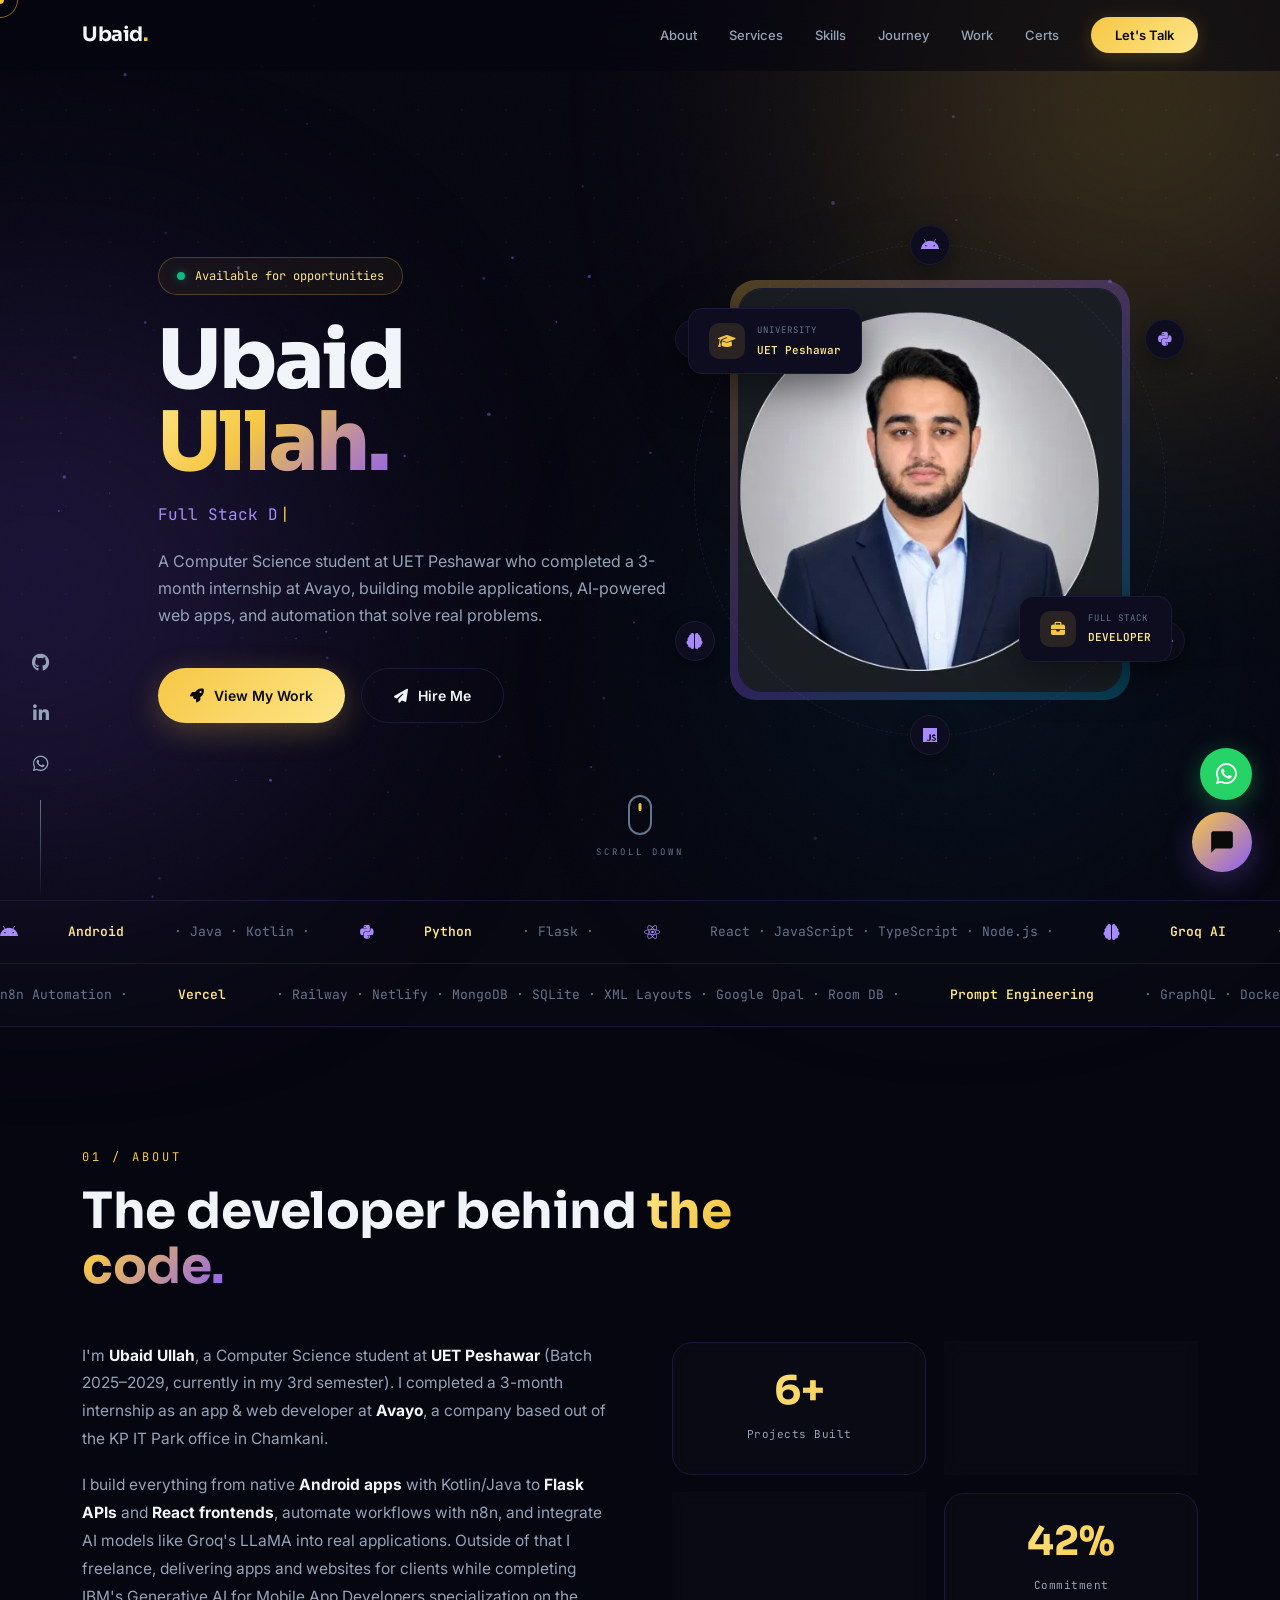
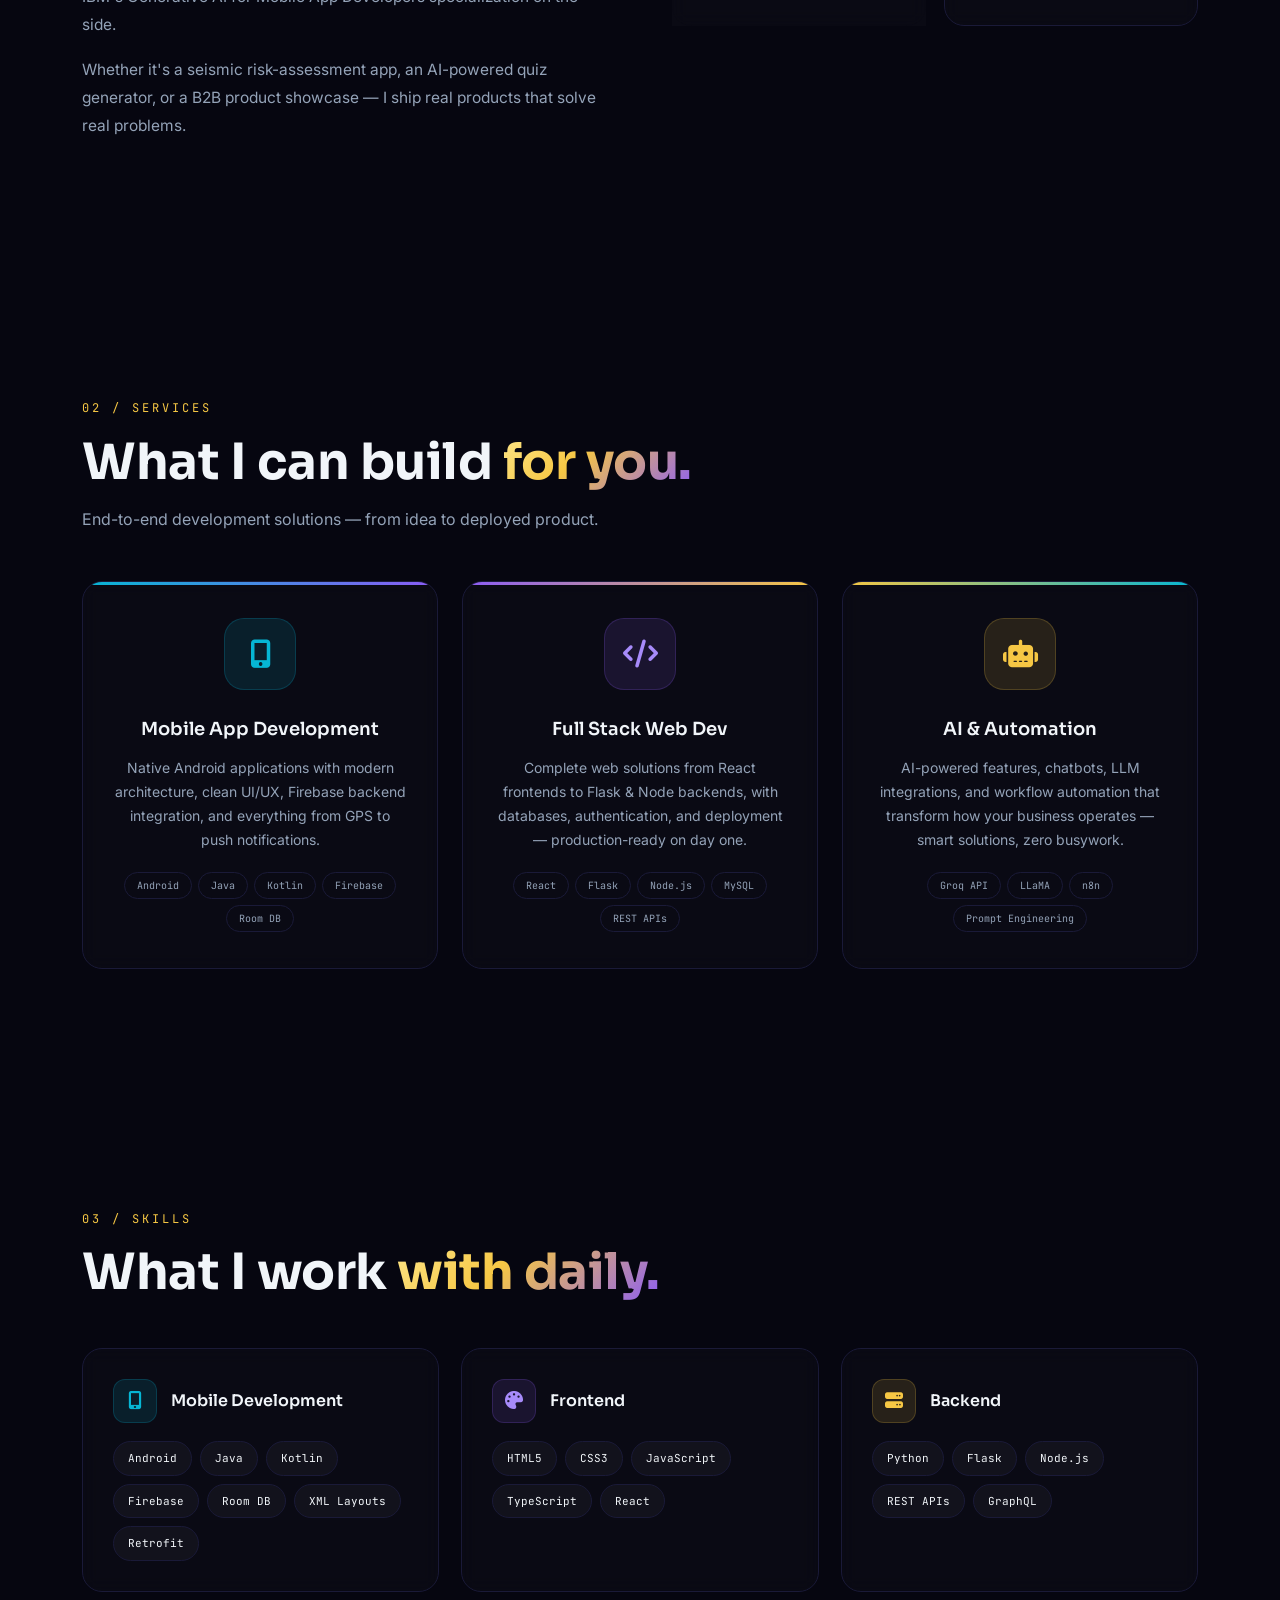
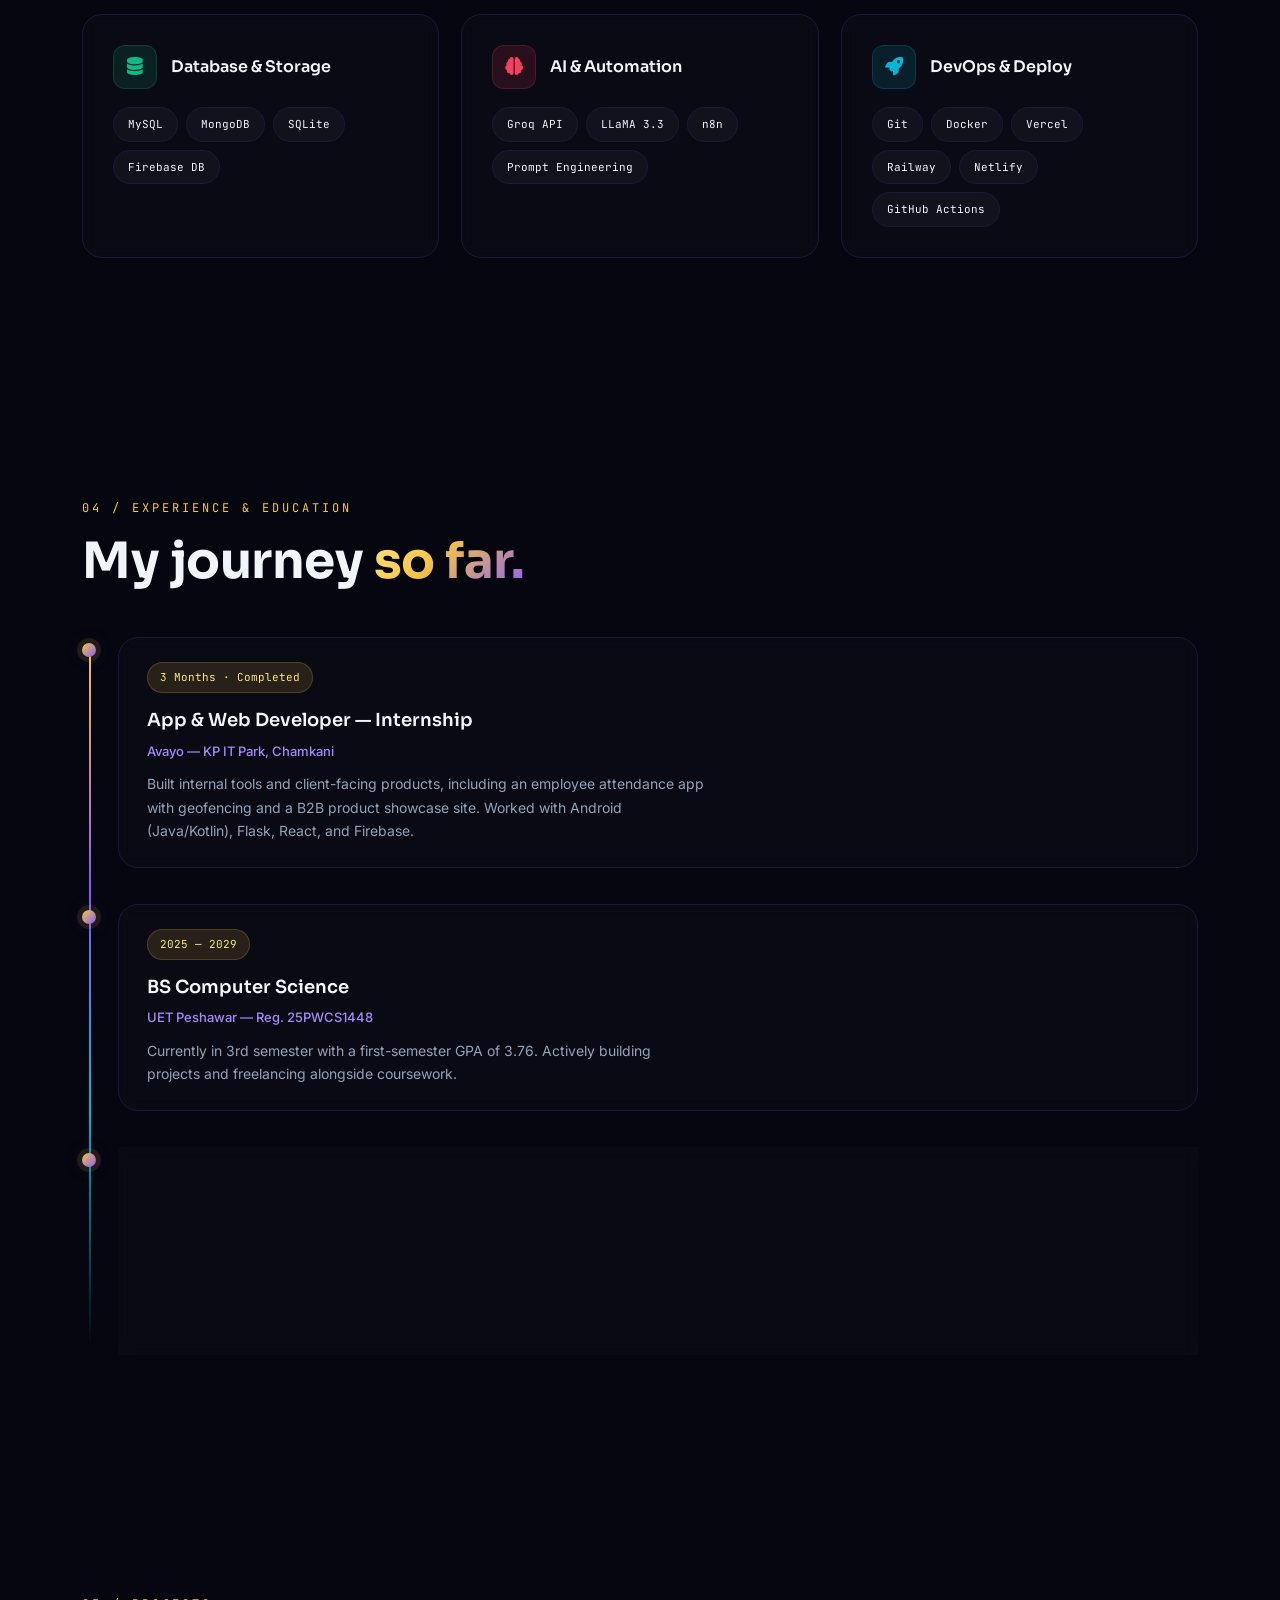
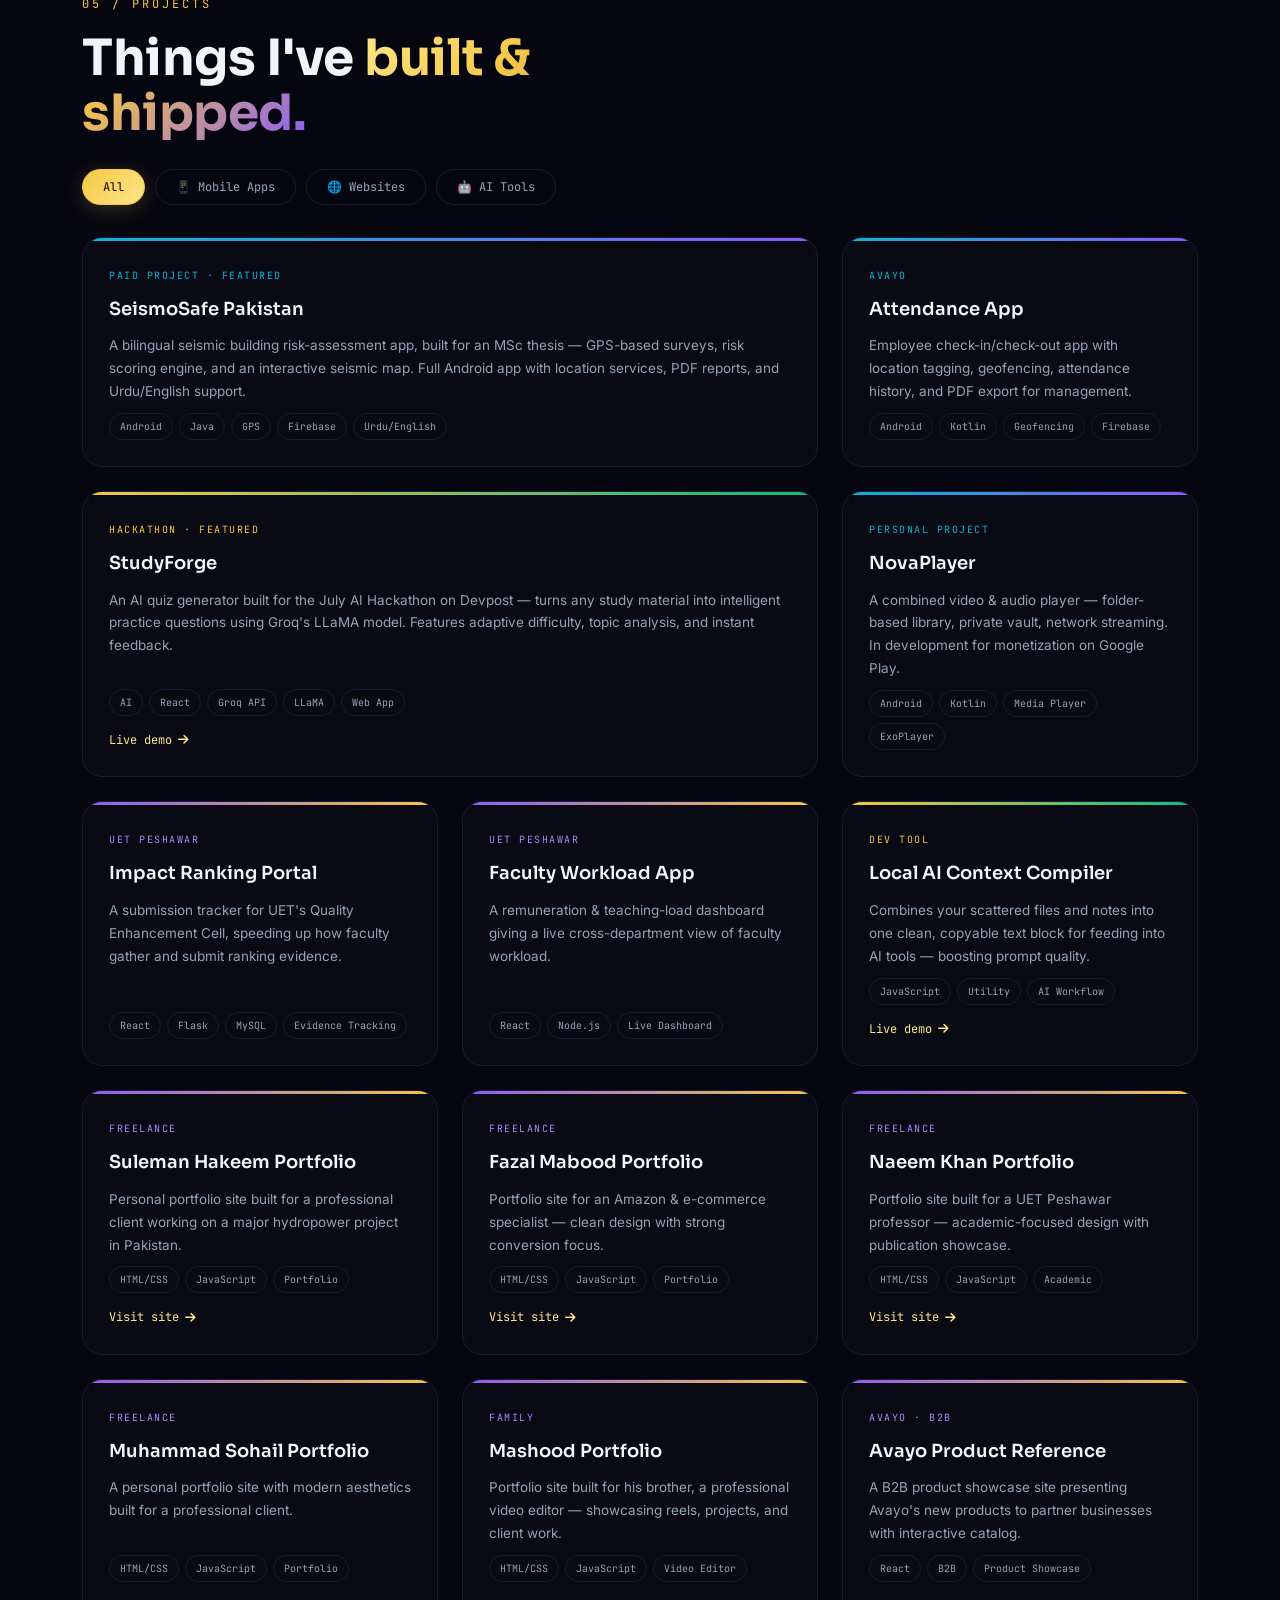
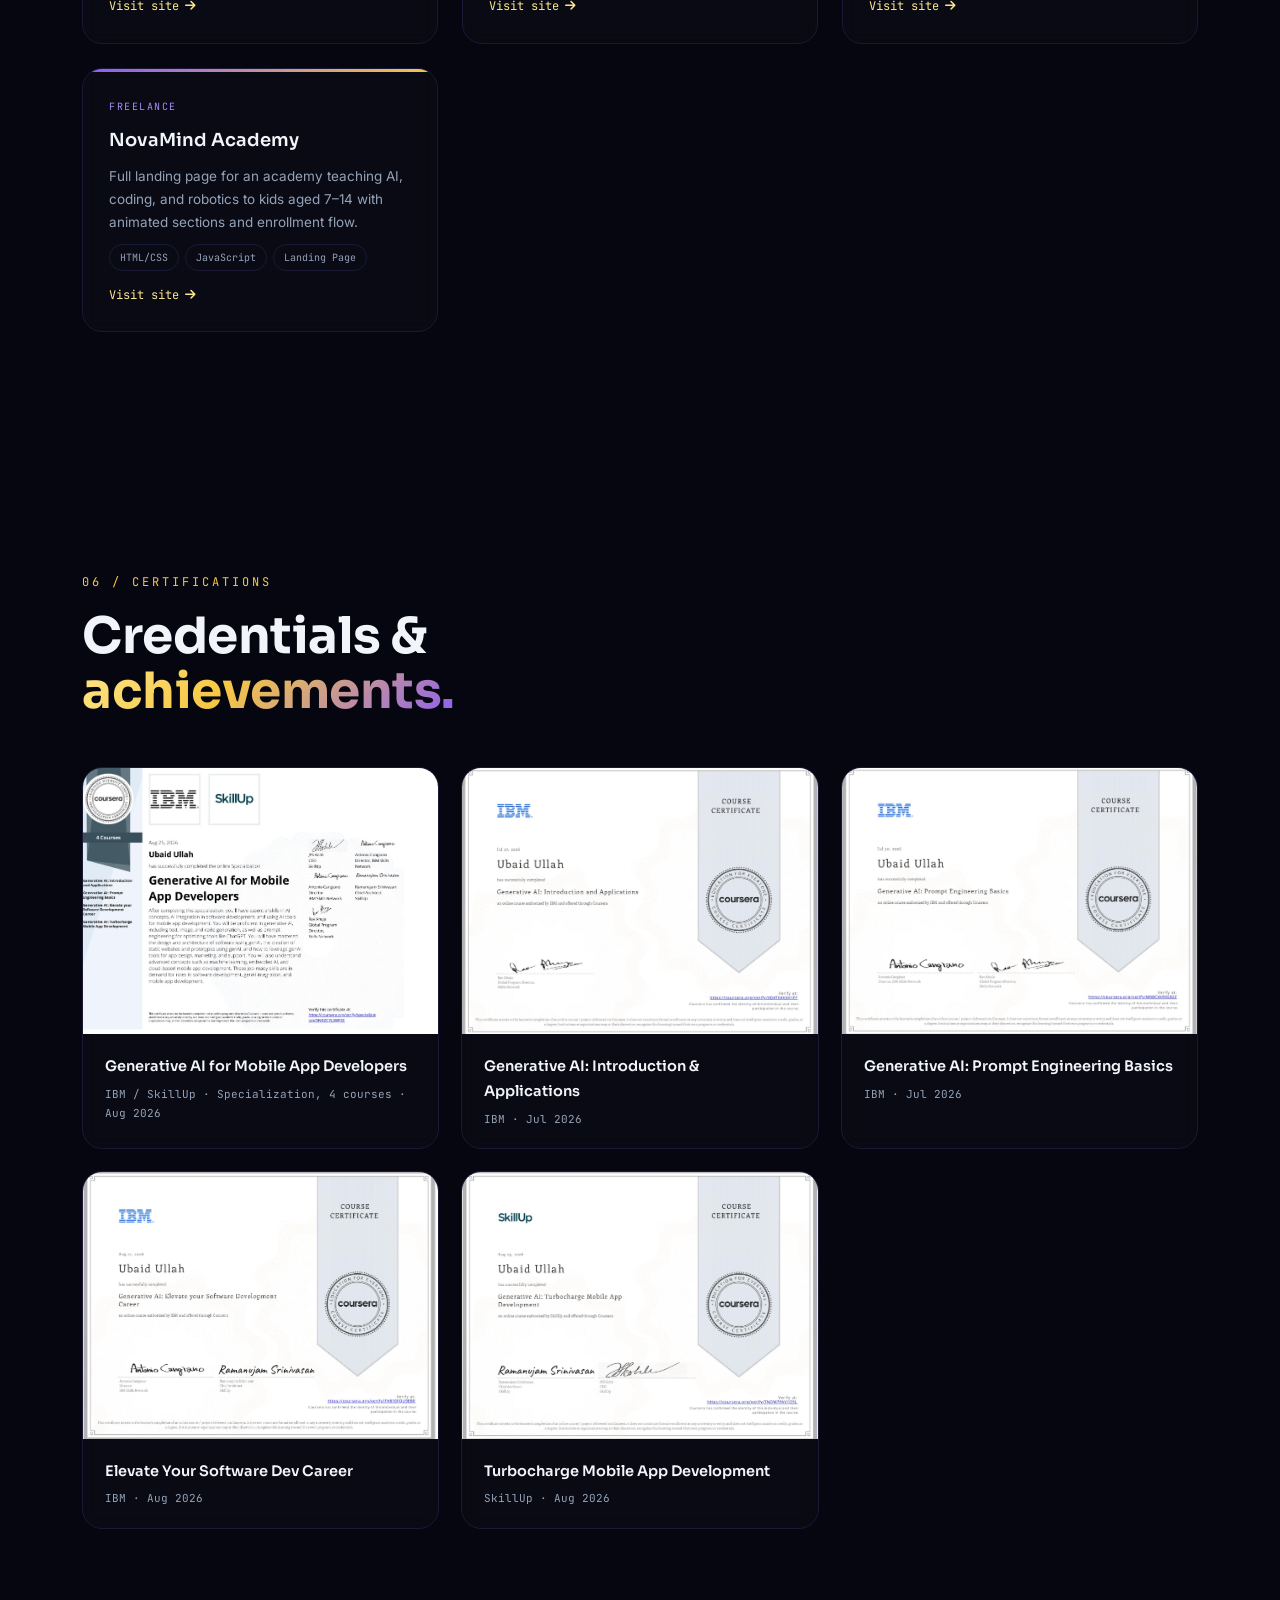
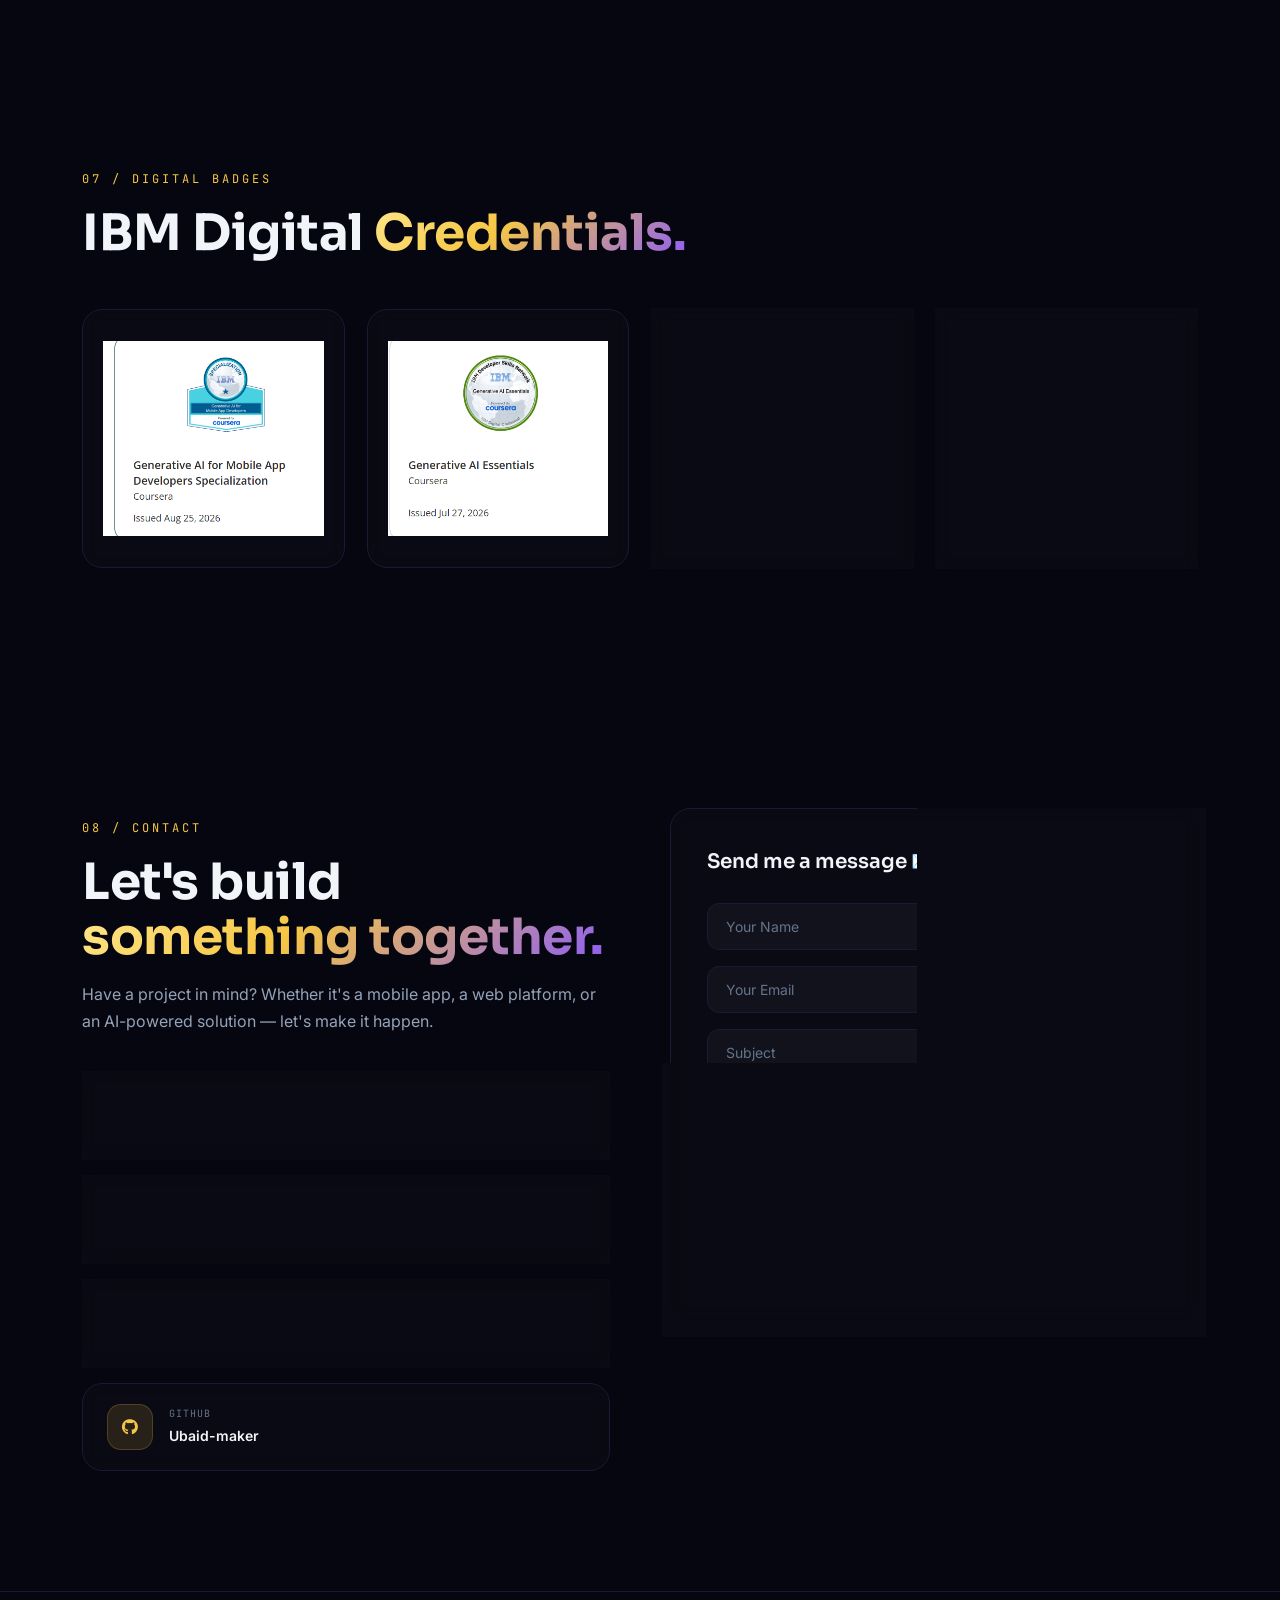
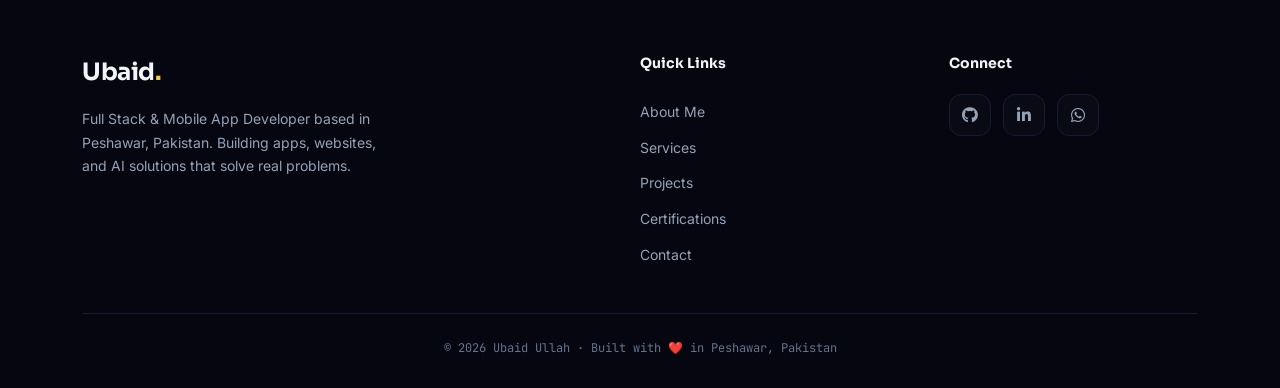
==== index.html @ 6c093c76 "feat: complete portfolio redesign with modern UI, mobile app showcase & interactive effects" ====
<!DOCTYPE html>
<html lang="en">

<head>
  <meta charset="UTF-8">
  <meta name="viewport" content="width=device-width, initial-scale=1.0">
  <meta name="description"
    content="Ubaid Ullah — Full Stack Developer, Mobile App Developer & AI Engineer based in Peshawar, Pakistan. Building Android apps, web applications, and AI-powered solutions.">
  <meta name="keywords"
    content="Ubaid Ullah, Full Stack Developer, Mobile App Developer, Android Developer, AI Engineer, Peshawar, Pakistan, React, Flask, Python, Kotlin, Java">
  <meta name="author" content="Ubaid Ullah">
  <meta property="og:title" content="Ubaid Ullah — Full Stack & Mobile App Developer">
  <meta property="og:description" content="Building Android apps, web applications, and AI-powered solutions.">
  <meta property="og:type" content="website">
  <title>Ubaid Ullah — Full Stack & Mobile App Developer | AI Engineer</title>
  <link rel="preconnect" href="https://fonts.googleapis.com">
  <link
    href="https://fonts.googleapis.com/css2?family=Sora:wght@400;500;600;700;800&family=Inter:wght@400;500;600;700&family=JetBrains+Mono:wght@400;500;600&display=swap"
    rel="stylesheet">
  <link rel="stylesheet" href="https://cdnjs.cloudflare.com/ajax/libs/font-awesome/6.5.0/css/all.min.css">
  <link rel="stylesheet" href="css/style.css">
</head>

<body>

  <!-- ═══ PRELOADER ═══ -->
  <div id="preloader">
    <div class="pre-logo">UU</div>
    <div class="pre-text">Loading portfolio...</div>
    <div class="pre-bar">
      <div class="pre-fill"></div>
    </div>
  </div>

  <!-- ═══ CUSTOM CURSOR ═══ -->
  <div id="cursor"></div>
  <div id="cursor-ring"></div>

  <!-- ═══ SCROLL PROGRESS ═══ -->
  <div id="scroll-progress"></div>

  <!-- ═══ BACKGROUND EFFECTS ═══ -->
  <canvas id="particles"></canvas>
  <div class="noise-overlay"></div>
  <div class="blob blob-1"></div>
  <div class="blob blob-2"></div>
  <div class="blob blob-3"></div>

  <!-- ═══ NAVIGATION ═══ -->
  <nav id="navbar">
    <div class="nav-inner">
      <a class="brand" href="#hero">Ubaid<span>.</span></a>
      <ul class="nav-links">
        <li><a href="#about" data-section="about">About</a></li>
        <li><a href="#services" data-section="services">Services</a></li>
        <li><a href="#skills" data-section="skills">Skills</a></li>
        <li><a href="#experience" data-section="experience">Journey</a></li>
        <li><a href="#projects" data-section="projects">Work</a></li>
        <li><a href="#certs" data-section="certs">Certs</a></li>
        <li><a href="#contact" class="nav-cta">Let's Talk</a></li>
      </ul>
      <button class="burger" id="burger-btn" aria-label="Toggle menu">
        <span></span><span></span><span></span>
      </button>
    </div>
    <div class="mmenu" id="mmenu">
      <div class="mmenu-inner">
        <a href="#about" class="mmenu-link">About</a>
        <a href="#services" class="mmenu-link">Services</a>
        <a href="#skills" class="mmenu-link">Skills</a>
        <a href="#experience" class="mmenu-link">Journey</a>
        <a href="#projects" class="mmenu-link">Work</a>
        <a href="#certs" class="mmenu-link">Certs</a>
        <a href="#contact" class="mmenu-link mmenu-cta">Let's Talk</a>
      </div>
    </div>
  </nav>

  <!-- ═══ HERO ═══ -->
  <section id="hero">
    <!-- Social sidebar (desktop) -->
    <div class="hero-socials">
      <a href="https://github.com/Ubaid-maker" target="_blank" title="GitHub"><i class="fab fa-github"></i></a>
      <a href="https://linkedin.com/in/ubaid-ullah-233196286" target="_blank" title="LinkedIn"><i
          class="fab fa-linkedin-in"></i></a>
      <a href="https://wa.me/923369008804" target="_blank" title="WhatsApp"><i class="fab fa-whatsapp"></i></a>
      <div class="social-line"></div>
    </div>

    <div class="wrap hero-grid">
      <div class="hero-content">
        <div class="badge"><span class="badge-dot"></span>Available for opportunities</div>
        <h1 class="hero-name">Ubaid<br><span class="grad-text">Ullah.</span></h1>
        <div class="hero-role" id="typing-text"></div>
        <p class="hero-desc">A Computer Science student at UET Peshawar who completed a 3-month internship at Avayo,
          building mobile applications, AI-powered web apps, and automation that solve real problems.</p>
        <div class="btn-row">
          <a href="#projects" class="btn btn-primary"><i class="fas fa-rocket"></i> View My Work</a>
          <a href="#contact" class="btn btn-ghost"><i class="fas fa-paper-plane"></i> Hire Me</a>
        </div>
      </div>

      <div class="hero-visual">
        <div class="hero-photo-wrapper">
          <div class="hero-photo-ring"></div>
          <div class="hero-photo-inner">
            <img src="assets/photo/ubaid.png" alt="Ubaid Ullah — Full Stack & Mobile Developer">
          </div>
          <!-- Orbiting tech icons -->
          <div class="orbit-ring">
            <div class="orbit-icon" style="--i:0"><i class="fab fa-android"></i></div>
            <div class="orbit-icon" style="--i:1"><i class="fab fa-python"></i></div>
            <div class="orbit-icon" style="--i:2"><i class="fab fa-react"></i></div>
            <div class="orbit-icon" style="--i:3"><i class="fab fa-js"></i></div>
            <div class="orbit-icon" style="--i:4"><i class="fas fa-brain"></i></div>
            <div class="orbit-icon" style="--i:5"><i class="fab fa-node-js"></i></div>
          </div>
        </div>
        <!-- Floating info cards -->
        <div class="floaty floaty-left">
          <div class="floaty-icon"><i class="fas fa-graduation-cap"></i></div>
          <div>
            <div class="lbl">University</div>
            <div class="val">UET Peshawar</div>
          </div>
        </div>
        <div class="floaty floaty-right">
          <div class="floaty-icon"><i class="fas fa-briefcase"></i></div>
          <div>
            <div class="lbl">FULL STACK</div>
            <div class="val">DEVELOPER</div>
          </div>
        </div>
      </div>
    </div>

    <!-- Scroll indicator -->
    <div class="scroll-indicator">
      <div class="scroll-mouse">
        <div class="scroll-dot"></div>
      </div>
      <span>Scroll Down</span>
    </div>
  </section>

  <!-- ═══ MARQUEE (Dual Direction) ═══ -->
  <div class="marquee">
    <div class="marquee-track marquee-forward">
      <span><i class="fab fa-android tech-icon"></i> <b class="tech-highlight">Android</b> · Java · Kotlin · <i
          class="fab fa-python tech-icon"></i> <b class="tech-highlight">Python</b> · Flask · <i
          class="fab fa-react tech-icon"></i> React · JavaScript · TypeScript · Node.js · <i
          class="fas fa-brain tech-icon"></i> <b class="tech-highlight">Groq AI</b> · LLaMA 3.3 · Firebase · MySQL ·
        REST APIs · Git · <i class="fab fa-android tech-icon"></i> <b class="tech-highlight">Android</b> · Java · Kotlin
        · <i class="fab fa-python tech-icon"></i> <b class="tech-highlight">Python</b> · Flask · <i
          class="fab fa-react tech-icon"></i> React · JavaScript · TypeScript · Node.js · <i
          class="fas fa-brain tech-icon"></i> <b class="tech-highlight">Groq AI</b> · LLaMA 3.3 · Firebase · MySQL ·
        REST APIs · Git</span>
    </div>
  </div>
  <div class="marquee">
    <div class="marquee-track marquee-backward">
      <span>n8n Automation · <b class="tech-highlight">Vercel</b> · Railway · Netlify · MongoDB · SQLite · XML Layouts ·
        Google Opal · Room DB · <b class="tech-highlight">Prompt Engineering</b> · GraphQL · Docker · GitHub Actions ·
        Figma · n8n Automation · <b class="tech-highlight">Vercel</b> · Railway · Netlify · MongoDB · SQLite · XML
        Layouts · Retrofit · Room DB · <b class="tech-highlight">Prompt Engineering</b> · GraphQL · Docker · GitHub
        Actions · Figma</span>
    </div>
  </div>

  <!-- ═══ ABOUT ═══ -->
  <section id="about">
    <div class="wrap">
      <div class="eyebrow">01 / About</div>
      <h2 class="h2">The developer behind <span class="grad-text">the code.</span></h2>
      <div class="about-grid">
        <div class="about-text">
          <p>I'm <strong>Ubaid Ullah</strong>, a Computer Science student at <strong>UET Peshawar</strong> (Batch
            2025–2029, currently in my 3rd semester). I completed a 3-month internship as an app & web developer at
            <strong>Avayo</strong>, a company based out of the KP IT Park office in Chamkani.
          </p>
          <p>I build everything from native <strong>Android apps</strong> with Kotlin/Java to <strong>Flask
              APIs</strong> and <strong>React frontends</strong>, automate workflows with n8n, and integrate AI models
            like Groq's LLaMA into real applications. Outside of that I freelance, delivering apps and websites for
            clients while completing IBM's Generative AI for Mobile App Developers specialization on the side.</p>
          <p>Whether it's a seismic risk-assessment app, an AI-powered quiz generator, or a B2B product showcase — I
            ship real products that solve real problems.</p>
        </div>
        <div class="stat-grid stagger-children">
          <div class="glass stat"><b data-target="15" data-suffix="+">0</b><span>Projects Built</span></div>
          <div class="glass stat"><b data-target="4">0</b><span>IBM AI Courses</span></div>
          <div class="glass stat"><b data-target="6">0</b><span>Paid Client Sites</span></div>
          <div class="glass stat"><b data-target="100" data-suffix="%">0</b><span>Commitment</span></div>
        </div>
      </div>
    </div>
  </section>

  <!-- ═══ SERVICES (NEW) ═══ -->
  <section id="services">
    <div class="wrap">
      <div class="eyebrow">02 / Services</div>
      <h2 class="h2">What I can build <span class="grad-text">for you.</span></h2>
      <p class="section-desc">End-to-end development solutions — from idea to deployed product.</p>
      <div class="services-grid stagger-children">
        <div class="glass service-card tilt-card">
          <div class="service-icon"><i class="fas fa-mobile-alt"></i></div>
          <h3>Mobile App Development</h3>
          <p>Native Android applications with modern architecture, clean UI/UX, Firebase backend integration, and
            everything from GPS to push notifications.</p>
          <div class="service-tags">
            <span>Android</span><span>Java</span><span>Kotlin</span><span>Firebase</span><span>Room DB</span>
          </div>
        </div>
        <div class="glass service-card tilt-card">
          <div class="service-icon"><i class="fas fa-code"></i></div>
          <h3>Full Stack Web Dev</h3>
          <p>Complete web solutions from React frontends to Flask & Node backends, with databases, authentication, and
            deployment — production-ready on day one.</p>
          <div class="service-tags">
            <span>React</span><span>Flask</span><span>Node.js</span><span>MySQL</span><span>REST APIs</span>
          </div>
        </div>
        <div class="glass service-card tilt-card">
          <div class="service-icon"><i class="fas fa-robot"></i></div>
          <h3>AI & Automation</h3>
          <p>AI-powered features, chatbots, LLM integrations, and workflow automation that transform how your business
            operates — smart solutions, zero busywork.</p>
          <div class="service-tags">
            <span>Groq API</span><span>LLaMA</span><span>n8n</span><span>Prompt Engineering</span>
          </div>
        </div>
      </div>
    </div>
  </section>

  <!-- ═══ SKILLS ═══ -->
  <section id="skills">
    <div class="wrap">
      <div class="eyebrow">03 / Skills</div>
      <h2 class="h2">What I work <span class="grad-text">with daily.</span></h2>
      <div class="skills-grid stagger-children">

        <div class="glass skill-card tilt-card" data-accent="cyan">
          <div class="skill-card-header">
            <div class="skill-card-icon"><i class="fas fa-mobile-alt"></i></div>
            <h4>Mobile Development</h4>
          </div>
          <div class="chip-row">
            <span class="chip">Android</span>
            <span class="chip">Java</span>
            <span class="chip">Kotlin</span>
            <span class="chip">Firebase</span>
            <span class="chip">Room DB</span>
            <span class="chip">XML Layouts</span>
            <span class="chip">Retrofit</span>
          </div>
        </div>

        <div class="glass skill-card tilt-card" data-accent="violet">
          <div class="skill-card-header">
            <div class="skill-card-icon"><i class="fas fa-palette"></i></div>
            <h4>Frontend</h4>
          </div>
          <div class="chip-row">
            <span class="chip">HTML5</span>
            <span class="chip">CSS3</span>
            <span class="chip">JavaScript</span>
            <span class="chip">TypeScript</span>
            <span class="chip">React</span>
          </div>
        </div>

        <div class="glass skill-card tilt-card" data-accent="gold">
          <div class="skill-card-header">
            <div class="skill-card-icon"><i class="fas fa-server"></i></div>
            <h4>Backend</h4>
          </div>
          <div class="chip-row">
            <span class="chip">Python</span>
            <span class="chip">Flask</span>
            <span class="chip">Node.js</span>
            <span class="chip">REST APIs</span>
            <span class="chip">GraphQL</span>
          </div>
        </div>

        <div class="glass skill-card tilt-card" data-accent="emerald">
          <div class="skill-card-header">
            <div class="skill-card-icon"><i class="fas fa-database"></i></div>
            <h4>Database & Storage</h4>
          </div>
          <div class="chip-row">
            <span class="chip">MySQL</span>
            <span class="chip">MongoDB</span>
            <span class="chip">SQLite</span>
            <span class="chip">Firebase DB</span>
          </div>
        </div>

        <div class="glass skill-card tilt-card" data-accent="rose">
          <div class="skill-card-header">
            <div class="skill-card-icon"><i class="fas fa-brain"></i></div>
            <h4>AI & Automation</h4>
          </div>
          <div class="chip-row">
            <span class="chip">Groq API</span>
            <span class="chip">LLaMA 3.3</span>
            <span class="chip">n8n</span>
            <span class="chip">Prompt Engineering</span>
          </div>
        </div>

        <div class="glass skill-card tilt-card" data-accent="cyan">
          <div class="skill-card-header">
            <div class="skill-card-icon"><i class="fas fa-rocket"></i></div>
            <h4>DevOps & Deploy</h4>
          </div>
          <div class="chip-row">
            <span class="chip">Git</span>
            <span class="chip">Docker</span>
            <span class="chip">Vercel</span>
            <span class="chip">Railway</span>
            <span class="chip">Netlify</span>
            <span class="chip">GitHub Actions</span>
          </div>
        </div>

      </div>
    </div>
  </section>

  <!-- ═══ EXPERIENCE & EDUCATION ═══ -->
  <section id="experience">
    <div class="wrap">
      <div class="eyebrow">04 / Experience & Education</div>
      <h2 class="h2">My journey <span class="grad-text">so far.</span></h2>
      <div class="tl">
        <div class="tl-item reveal">
          <div class="tl-dot"></div>
          <div class="glass tl-card">
            <span class="tl-period">3 Months · Completed</span>
            <div class="tl-title">App & Web Developer — Internship</div>
            <div class="tl-org">Avayo — KP IT Park, Chamkani</div>
            <div class="tl-desc">Built internal tools and client-facing products, including an employee attendance app
              with geofencing and a B2B product showcase site. Worked with Android (Java/Kotlin), Flask, React, and
              Firebase.</div>
          </div>
        </div>
        <div class="tl-item reveal">
          <div class="tl-dot"></div>
          <div class="glass tl-card">
            <span class="tl-period">2025 — 2029</span>
            <div class="tl-title">BS Computer Science</div>
            <div class="tl-org">UET Peshawar — Reg. 25PWCS1448</div>
            <div class="tl-desc">Currently in 3rd semester with a first-semester GPA of 3.76. Actively building projects
              and freelancing alongside coursework.</div>
          </div>
        </div>
        <div class="tl-item reveal">
          <div class="tl-dot"></div>
          <div class="glass tl-card">
            <span class="tl-period">2023 — 2024</span>
            <div class="tl-title">IT Diploma</div>
            <div class="tl-org">Sarhad Computer College, Peshawar</div>
            <div class="tl-desc">IT fundamentals, networking, and a year of remote graphic design work that sparked my
              passion for development.</div>
          </div>
        </div>
      </div>
    </div>
  </section>

  <!-- ═══ PROJECTS ═══ -->
  <section id="projects">
    <div class="wrap">
      <div class="eyebrow">05 / Projects</div>
      <h2 class="h2">Things I've <span class="grad-text">built & shipped.</span></h2>
      <div class="filters">
        <button class="filter active" data-f="all">All</button>
        <button class="filter" data-f="mobile">📱 Mobile Apps</button>
        <button class="filter" data-f="web">🌐 Websites</button>
        <button class="filter" data-f="ai">🤖 AI Tools</button>
      </div>
      <div class="proj-grid stagger-children">

        <!-- FEATURED: SeismoSafe -->
        <div class="glass proj-card featured tilt-card" data-cat="mobile">
          <div class="proj-card-bar"></div>
          <div class="proj-card-body">
            <div class="proj-cat">PAID PROJECT · FEATURED</div>
            <div class="proj-title">SeismoSafe Pakistan</div>
            <p class="proj-desc">A bilingual seismic building risk-assessment app, built for an MSc thesis — GPS-based
              surveys, risk scoring engine, and an interactive seismic map. Full Android app with location services, PDF
              reports, and Urdu/English support.</p>
            <div class="proj-tags">
              <span>Android</span><span>Java</span><span>GPS</span><span>Firebase</span><span>Urdu/English</span>
            </div>
          </div>
        </div>

        <!-- Attendance App -->
        <div class="glass proj-card tilt-card" data-cat="mobile">
          <div class="proj-card-bar"></div>
          <div class="proj-card-body">
            <div class="proj-cat">AVAYO</div>
            <div class="proj-title">Attendance App</div>
            <p class="proj-desc">Employee check-in/check-out app with location tagging, geofencing, attendance history,
              and PDF export for management.</p>
            <div class="proj-tags"><span>Android</span><span>Kotlin</span><span>Geofencing</span><span>Firebase</span>
            </div>
          </div>
        </div>

        <!-- FEATURED: StudyForge -->
        <div class="glass proj-card featured tilt-card" data-cat="ai">
          <div class="proj-card-bar"></div>
          <div class="proj-card-body">
            <div class="proj-cat">HACKATHON · FEATURED</div>
            <div class="proj-title">StudyForge</div>
            <p class="proj-desc">An AI quiz generator built for the July AI Hackathon on Devpost — turns any study
              material into intelligent practice questions using Groq's LLaMA model. Features adaptive difficulty, topic
              analysis, and instant feedback.</p>
            <div class="proj-tags"><span>AI</span><span>React</span><span>Groq API</span><span>LLaMA</span><span>Web
                App</span></div>
            <a class="proj-link" href="https://studyforge-sand.vercel.app/" target="_blank">Live demo <i
                class="fas fa-arrow-right"></i></a>
          </div>
        </div>

        <!-- NovaPlayer -->
        <div class="glass proj-card tilt-card" data-cat="mobile">
          <div class="proj-card-bar"></div>
          <div class="proj-card-body">
            <div class="proj-cat">PERSONAL PROJECT</div>
            <div class="proj-title">NovaPlayer</div>
            <p class="proj-desc">A combined video & audio player — folder-based library, private vault, network
              streaming. In development for monetization on Google Play.</p>
            <div class="proj-tags"><span>Android</span><span>Kotlin</span><span>Media
                Player</span><span>ExoPlayer</span></div>
          </div>
        </div>

        <!-- Impact Ranking Portal -->
        <div class="glass proj-card tilt-card" data-cat="web">
          <div class="proj-card-bar"></div>
          <div class="proj-card-body">
            <div class="proj-cat">UET PESHAWAR</div>
            <div class="proj-title">Impact Ranking Portal</div>
            <p class="proj-desc">A submission tracker for UET's Quality Enhancement Cell, speeding up how faculty gather
              and submit ranking evidence.</p>
            <div class="proj-tags"><span>React</span><span>Flask</span><span>MySQL</span><span>Evidence Tracking</span>
            </div>
          </div>
        </div>

        <!-- Faculty Workload App -->
        <div class="glass proj-card tilt-card" data-cat="web">
          <div class="proj-card-bar"></div>
          <div class="proj-card-body">
            <div class="proj-cat">UET PESHAWAR</div>
            <div class="proj-title">Faculty Workload App</div>
            <p class="proj-desc">A remuneration & teaching-load dashboard giving a live cross-department view of faculty
              workload.</p>
            <div class="proj-tags"><span>React</span><span>Node.js</span><span>Live Dashboard</span></div>
          </div>
        </div>

        <!-- Local AI Context Compiler -->
        <div class="glass proj-card tilt-card" data-cat="ai">
          <div class="proj-card-bar"></div>
          <div class="proj-card-body">
            <div class="proj-cat">DEV TOOL</div>
            <div class="proj-title">Local AI Context Compiler</div>
            <p class="proj-desc">Combines your scattered files and notes into one clean, copyable text block for feeding
              into AI tools — boosting prompt quality.</p>
            <div class="proj-tags"><span>JavaScript</span><span>Utility</span><span>AI Workflow</span></div>
            <a class="proj-link" href="https://ubaid-maker.github.io/local-ai-context-compiler/" target="_blank">Live
              demo <i class="fas fa-arrow-right"></i></a>
          </div>
        </div>

        <!-- Suleman Hakeem Portfolio -->
        <div class="glass proj-card tilt-card" data-cat="web">
          <div class="proj-card-bar"></div>
          <div class="proj-card-body">
            <div class="proj-cat">FREELANCE</div>
            <div class="proj-title">Suleman Hakeem Portfolio</div>
            <p class="proj-desc">Personal portfolio site built for a professional client working on a major hydropower
              project in Pakistan.</p>
            <div class="proj-tags"><span>HTML/CSS</span><span>JavaScript</span><span>Portfolio</span></div>
            <a class="proj-link" href="https://suleman-hakeem-portfolio.vercel.app/" target="_blank">Visit site <i
                class="fas fa-arrow-right"></i></a>
          </div>
        </div>

        <!-- Fazal Mabood Portfolio -->
        <div class="glass proj-card tilt-card" data-cat="web">
          <div class="proj-card-bar"></div>
          <div class="proj-card-body">
            <div class="proj-cat">FREELANCE</div>
            <div class="proj-title">Fazal Mabood Portfolio</div>
            <p class="proj-desc">Portfolio site for an Amazon & e-commerce specialist — clean design with strong
              conversion focus.</p>
            <div class="proj-tags"><span>HTML/CSS</span><span>JavaScript</span><span>Portfolio</span></div>
            <a class="proj-link" href="https://ubaid-maker.github.io/fazal-mabood-portfolio/" target="_blank">Visit site
              <i class="fas fa-arrow-right"></i></a>
          </div>
        </div>

        <!-- Naeem Khan Portfolio -->
        <div class="glass proj-card tilt-card" data-cat="web">
          <div class="proj-card-bar"></div>
          <div class="proj-card-body">
            <div class="proj-cat">FREELANCE</div>
            <div class="proj-title">Naeem Khan Portfolio</div>
            <p class="proj-desc">Portfolio site built for a UET Peshawar professor — academic-focused design with
              publication showcase.</p>
            <div class="proj-tags"><span>HTML/CSS</span><span>JavaScript</span><span>Academic</span></div>
            <a class="proj-link" href="https://ubaid-maker.github.io/Naeem-khan-portfolio/" target="_blank">Visit site
              <i class="fas fa-arrow-right"></i></a>
          </div>
        </div>

        <!-- Muhammad Sohail Portfolio -->
        <div class="glass proj-card tilt-card" data-cat="web">
          <div class="proj-card-bar"></div>
          <div class="proj-card-body">
            <div class="proj-cat">FREELANCE</div>
            <div class="proj-title">Muhammad Sohail Portfolio</div>
            <p class="proj-desc">A personal portfolio site with modern aesthetics built for a professional client.</p>
            <div class="proj-tags"><span>HTML/CSS</span><span>JavaScript</span><span>Portfolio</span></div>
            <a class="proj-link" href="https://ubaid-maker.github.io/Muhammad-Sohail-Portfolio/" target="_blank">Visit
              site <i class="fas fa-arrow-right"></i></a>
          </div>
        </div>

        <!-- Mashood Portfolio -->
        <div class="glass proj-card tilt-card" data-cat="web">
          <div class="proj-card-bar"></div>
          <div class="proj-card-body">
            <div class="proj-cat">FAMILY</div>
            <div class="proj-title">Mashood Portfolio</div>
            <p class="proj-desc">Portfolio site built for his brother, a professional video editor — showcasing reels,
              projects, and client work.</p>
            <div class="proj-tags"><span>HTML/CSS</span><span>JavaScript</span><span>Video Editor</span></div>
            <a class="proj-link" href="https://ubaid-maker.github.io/mashood_protfolio/" target="_blank">Visit site <i
                class="fas fa-arrow-right"></i></a>
          </div>
        </div>

        <!-- Avayo Product Reference -->
        <div class="glass proj-card tilt-card" data-cat="web">
          <div class="proj-card-bar"></div>
          <div class="proj-card-body">
            <div class="proj-cat">AVAYO · B2B</div>
            <div class="proj-title">Avayo Product Reference</div>
            <p class="proj-desc">A B2B product showcase site presenting Avayo's new products to partner businesses with
              interactive catalog.</p>
            <div class="proj-tags"><span>React</span><span>B2B</span><span>Product Showcase</span></div>
            <a class="proj-link" href="https://ubaid-maker.github.io/avayo-product-reference/" target="_blank">Visit
              site <i class="fas fa-arrow-right"></i></a>
          </div>
        </div>

        <!-- NovaMind Academy -->
        <div class="glass proj-card tilt-card" data-cat="web">
          <div class="proj-card-bar"></div>
          <div class="proj-card-body">
            <div class="proj-cat">FREELANCE</div>
            <div class="proj-title">NovaMind Academy</div>
            <p class="proj-desc">Full landing page for an academy teaching AI, coding, and robotics to kids aged 7–14
              with animated sections and enrollment flow.</p>
            <div class="proj-tags"><span>HTML/CSS</span><span>JavaScript</span><span>Landing Page</span></div>
            <a class="proj-link" href="https://novamindacademy.netlify.app/" target="_blank">Visit site <i
                class="fas fa-arrow-right"></i></a>
          </div>
        </div>

      </div>
    </div>
  </section>

  <!-- ═══ CERTIFICATIONS ═══ -->
  <section id="certs">
    <div class="wrap">
      <div class="eyebrow">06 / Certifications</div>
      <h2 class="h2">Credentials & <span class="grad-text">achievements.</span></h2>
      <div class="cert-grid stagger-children">
        <div class="glass cert-card">
          <div class="cert-img"><img src="assets/certs/specialization.png"
              alt="Generative AI for Mobile App Developers Specialization"></div>
          <div class="cert-body">
            <div class="cert-name">Generative AI for Mobile App Developers</div>
            <div class="cert-date">IBM / SkillUp · Specialization, 4 courses · Aug 2026</div>
          </div>
        </div>
        <div class="glass cert-card">
          <div class="cert-img"><img src="assets/certs/cert-intro.png"
              alt="Generative AI: Introduction and Applications"></div>
          <div class="cert-body">
            <div class="cert-name">Generative AI: Introduction & Applications</div>
            <div class="cert-date">IBM · Jul 2026</div>
          </div>
        </div>
        <div class="glass cert-card">
          <div class="cert-img"><img src="assets/certs/cert-prompt.png" alt="Generative AI: Prompt Engineering Basics">
          </div>
          <div class="cert-body">
            <div class="cert-name">Generative AI: Prompt Engineering Basics</div>
            <div class="cert-date">IBM · Jul 2026</div>
          </div>
        </div>
        <div class="glass cert-card">
          <div class="cert-img"><img src="assets/certs/cert-elevate.png"
              alt="Generative AI: Elevate your Software Development Career"></div>
          <div class="cert-body">
            <div class="cert-name">Elevate Your Software Dev Career</div>
            <div class="cert-date">IBM · Aug 2026</div>
          </div>
        </div>
        <div class="glass cert-card">
          <div class="cert-img"><img src="assets/certs/cert-turbocharge.png"
              alt="Generative AI: Turbocharge Mobile App Development"></div>
          <div class="cert-body">
            <div class="cert-name">Turbocharge Mobile App Development</div>
            <div class="cert-date">SkillUp · Aug 2026</div>
          </div>
        </div>
      </div>
    </div>
  </section>

  <!-- ═══ DIGITAL BADGES ═══ -->
  <section id="badges">
    <div class="wrap">
      <div class="eyebrow">07 / Digital Badges</div>
      <h2 class="h2">IBM Digital <span class="grad-text">Credentials.</span></h2>
      <div class="badge-grid stagger-children">
        <div class="glass badge-item"><img src="assets/certs/badge-specialization.png"
            alt="Generative AI for Mobile App Developers Specialization badge"></div>
        <div class="glass badge-item"><img src="assets/certs/badge-essentials.png" alt="Generative AI Essentials badge">
        </div>
        <div class="glass badge-item"><img src="assets/certs/badge-essentials-dev.png"
            alt="Generative AI Essentials for Software Developers V2 badge"></div>
        <div class="glass badge-item"><img src="assets/certs/badge-prompt.png"
            alt="Generative AI Prompt Engineering badge"></div>
      </div>
    </div>
  </section>

  <!-- ═══ CONTACT ═══ -->
  <section id="contact">
    <div class="wrap">
      <div class="contact-split">
        <!-- Left: Info -->
        <div class="contact-info">
          <div class="eyebrow">08 / Contact</div>
          <h2 class="h2">Let's build <span class="grad-text">something together.</span></h2>
          <p class="section-desc">Have a project in mind? Whether it's a mobile app, a web platform, or an AI-powered
            solution — let's make it happen.</p>
          <div class="contact-cards">
            <div class="glass contact-item">
              <div class="contact-ic"><i class="fas fa-envelope"></i></div>
              <div>
                <div class="contact-lbl">Email</div>
                <div class="contact-val">uu435642@gmail.com</div>
              </div>
            </div>
            <div class="glass contact-item">
              <div class="contact-ic"><i class="fas fa-location-dot"></i></div>
              <div>
                <div class="contact-lbl">Location</div>
                <div class="contact-val">Peshawar, Pakistan</div>
              </div>
            </div>
            <div class="glass contact-item">
              <div class="contact-ic"><i class="fab fa-linkedin-in"></i></div>
              <div>
                <div class="contact-lbl">LinkedIn</div><a class="contact-val"
                  href="https://linkedin.com/in/ubaid-ullah-233196286" target="_blank">ubaid-ullah</a>
              </div>
            </div>
            <div class="glass contact-item">
              <div class="contact-ic"><i class="fab fa-github"></i></div>
              <div>
                <div class="contact-lbl">GitHub</div><a class="contact-val" href="https://github.com/Ubaid-maker"
                  target="_blank">Ubaid-maker</a>
              </div>
            </div>
          </div>
        </div>

        <!-- Right: Form -->
        <div class="contact-form-wrap glass">
          <h3>Send me a message ✉️</h3>
          <form id="contact-form">
            <div class="form-group">
              <input type="text" name="name" id="form-name" placeholder="Your Name" required>
            </div>
            <div class="form-group">
              <input type="email" name="email" id="form-email" placeholder="Your Email" required>
            </div>
            <div class="form-group">
              <input type="text" name="subject" id="form-subject" placeholder="Subject">
            </div>
            <div class="form-group">
              <textarea name="message" id="form-message" placeholder="Tell me about your project..." rows="5"
                required></textarea>
            </div>
            <button type="submit" class="btn btn-primary btn-full">
              <i class="fas fa-paper-plane"></i> Send Message
            </button>
            <div class="form-status" id="form-status"></div>
          </form>
        </div>
      </div>
    </div>
  </section>

  <!-- ═══ FOOTER ═══ -->
  <footer>
    <div class="wrap">
      <div class="footer-grid">
        <div class="footer-brand">
          <a class="brand" href="#hero">Ubaid<span>.</span></a>
          <p>Full Stack & Mobile App Developer based in Peshawar, Pakistan. Building apps, websites, and AI solutions
            that solve real problems.</p>
        </div>
        <div class="footer-links">
          <h4>Quick Links</h4>
          <a href="#about">About Me</a>
          <a href="#services">Services</a>
          <a href="#projects">Projects</a>
          <a href="#certs">Certifications</a>
          <a href="#contact">Contact</a>
        </div>
        <div class="footer-social">
          <h4>Connect</h4>
          <div class="footer-social-row">
            <a href="https://github.com/Ubaid-maker" target="_blank" title="GitHub"><i class="fab fa-github"></i></a>
            <a href="https://linkedin.com/in/ubaid-ullah-233196286" target="_blank" title="LinkedIn"><i
                class="fab fa-linkedin-in"></i></a>
            <a href="https://wa.me/923369008804" target="_blank" title="WhatsApp"><i class="fab fa-whatsapp"></i></a>
          </div>
        </div>
      </div>
      <div class="footer-bottom">
        <p>© 2026 Ubaid Ullah · Built with ❤️ in Peshawar, Pakistan</p>
      </div>
    </div>
  </footer>

  <!-- ═══ BACK TO TOP ═══ -->
  <button id="back-to-top" aria-label="Back to top"><i class="fas fa-arrow-up"></i></button>

  <!-- ═══ WHATSAPP BUTTON ═══ -->
  <a href="https://wa.me/923369008804?text=Hi%20Ubaid!%20I%20saw%20your%20portfolio%20and%20want%20to%20discuss%20a%20project."
    target="_blank" id="whatsapp-btn"><i class="fab fa-whatsapp"></i></a>

  <!-- ═══ CHAT WIDGET ═══ -->
  <button id="chat-toggle" onclick="toggleChat()">
    <svg class="ic-chat" viewBox="0 0 24 24">
      <path d="M20 2H4c-1.1 0-2 .9-2 2v18l4-4h14c1.1 0 2-.9 2-2V4c0-1.1-.9-2-2-2z" />
    </svg>
    <svg class="ic-close" viewBox="0 0 24 24">
      <path d="M19 6.41L17.59 5 12 10.59 6.41 5 5 6.41 10.59 12 5 17.59 6.41 19 12 13.41 17.59 19 19 17.59 13.41 12z" />
    </svg>
  </button>
  <div id="chat-window">
    <div class="chat-header">
      <div class="chat-avatar">🤖</div>
      <div>
        <h4>Ubaid's AI Assistant</h4>
        <p>● Online · Powered by Groq</p>
      </div>
    </div>
    <div id="chat-msgs">
      <div class="cmsg bot">
        <div class="cmsg-av">🤖</div>
        <div class="cmsg-bubble">Hi! I'm Ubaid's AI assistant 👋 Ask me about his skills, projects, or how to hire him!
        </div>
      </div>
    </div>
    <div class="chat-quickies">
      <button class="chat-quick" onclick="qSend('What are your skills?')">🛠 Skills</button>
      <button class="chat-quick" onclick="qSend('Tell me about your mobile apps')">📱 Apps</button>
      <button class="chat-quick" onclick="qSend('Tell me about your projects')">🚀 Projects</button>
      <button class="chat-quick" onclick="qSend('How can I hire you?')">💼 Hire</button>
    </div>
    <div class="chat-input-row">
      <input type="text" id="chat-inp" placeholder="Ask anything..." onkeydown="if(event.key==='Enter')chatSend()">
      <button id="chat-send" onclick="chatSend()"><svg viewBox="0 0 24 24">
          <path d="M2.01 21L23 12 2.01 3 2 10l15 2-15 2z" />
        </svg></button>
    </div>
  </div>

  <!-- ═══ LIGHTBOX ═══ -->
  <div id="lightbox"><button id="lb-close">✕</button><img id="lb-img" src="" alt="Certificate"></div>

  <script src="js/script.js"></script>
</body>

</html>
---- css/style.css ----
/* ═══════════════════════════════════════════════════════════════
   UBAID ULLAH — PORTFOLIO STYLESHEET (FULL REBUILD)
   ═══════════════════════════════════════════════════════════════ */

/* ── 1. DESIGN TOKENS ─────────────────────────────────────────── */
:root {
  /* Backgrounds */
  --bg: #060610;
  --bg2: #0a0a1a;
  --card: #0d0d1f;
  --card-hover: #111128;

  /* Borders */
  --border: #1a1a38;
  --border-hover: rgba(139, 92, 246, 0.35);

  /* Primary palette */
  --gold: #f6c744;
  --gold-light: #fde68a;
  --gold-dim: rgba(246, 199, 68, 0.12);
  --violet: #8b5cf6;
  --violet-light: #a78bfa;
  --violet-dim: rgba(139, 92, 246, 0.12);

  /* Accent colors */
  --cyan: #06b6d4;
  --cyan-dim: rgba(6, 182, 212, 0.12);
  --emerald: #10b981;
  --emerald-dim: rgba(16, 185, 129, 0.12);
  --rose: #f43f5e;
  --rose-dim: rgba(244, 63, 94, 0.12);

  /* Text */
  --text: #f1f5f9;
  --dim: #94a3b8;
  --dim2: #64748b;

  /* Fonts */
  --f-display: 'Sora', sans-serif;
  --f-body: 'Inter', sans-serif;
  --f-mono: 'JetBrains Mono', monospace;

  /* Easings */
  --ease-spring: cubic-bezier(0.34, 1.56, 0.64, 1);
  --ease-smooth: cubic-bezier(0.4, 0, 0.2, 1);
  --ease-out: cubic-bezier(0, 0, 0.2, 1);
}

/* ── 2. RESET & BASE ──────────────────────────────────────────── */
*, *::before, *::after { margin: 0; padding: 0; box-sizing: border-box; }
html { scroll-behavior: smooth; }
body {
  background: var(--bg);
  color: var(--text);
  font-family: var(--f-body);
  overflow-x: hidden;
  line-height: 1.7;
  cursor: none;
  -webkit-font-smoothing: antialiased;
}
@media (hover: none), (pointer: coarse) {
  body { cursor: auto; }
  #cursor, #cursor-ring { display: none !important; }
}
a { color: inherit; text-decoration: none; }
img { max-width: 100%; display: block; }
.wrap { max-width: 1180px; margin: 0 auto; padding: 0 32px; }
section { padding: 120px 0; position: relative; z-index: 1; }

/* ── 3. BACKGROUND EFFECTS ────────────────────────────────────── */

/* Particle canvas */
#particles {
  position: fixed;
  inset: 0;
  z-index: 0;
  pointer-events: none;
}

/* Dot grid pattern */
body::before {
  content: '';
  position: fixed;
  inset: 0;
  background-image: radial-gradient(circle, rgba(255, 255, 255, 0.03) 1px, transparent 1px);
  background-size: 44px 44px;
  z-index: 0;
  pointer-events: none;
}

/* Noise overlay */
.noise-overlay {
  position: fixed;
  inset: 0;
  z-index: 0;
  pointer-events: none;
  opacity: 0.025;
  background-image: url("data:image/svg+xml,%3Csvg viewBox='0 0 256 256' xmlns='http://www.w3.org/2000/svg'%3E%3Cfilter id='noise'%3E%3CfeTurbulence type='fractalNoise' baseFrequency='0.9' numOctaves='4' stitchTiles='stitch'/%3E%3C/filter%3E%3Crect width='100%25' height='100%25' filter='url(%23noise)'/%3E%3C/svg%3E");
  background-repeat: repeat;
  background-size: 256px 256px;
}

/* Glow blobs */
.blob {
  position: fixed;
  border-radius: 50%;
  filter: blur(140px);
  z-index: 0;
  pointer-events: none;
  opacity: 0.25;
}
.blob-1 {
  width: 550px; height: 550px;
  background: var(--gold);
  top: -180px; right: -140px;
  animation: driftA 18s ease-in-out infinite;
}
.blob-2 {
  width: 480px; height: 480px;
  background: var(--violet);
  bottom: 8%; left: -200px;
  animation: driftB 22s ease-in-out infinite;
}
.blob-3 {
  width: 380px; height: 380px;
  background: var(--cyan);
  top: 50%; right: 10%;
  animation: driftC 26s ease-in-out infinite;
  opacity: 0.12;
}
@keyframes driftA {
  0%, 100% { transform: translate(0, 0) scale(1); }
  50% { transform: translate(-50px, 70px) scale(1.15); }
}
@keyframes driftB {
  0%, 100% { transform: translate(0, 0) scale(1); }
  50% { transform: translate(60px, -50px) scale(1.12); }
}
@keyframes driftC {
  0%, 100% { transform: translate(0, 0) scale(1); }
  50% { transform: translate(-30px, 40px) scale(1.08); }
}

/* ── 4. CUSTOM CURSOR ─────────────────────────────────────────── */
#cursor {
  width: 8px; height: 8px;
  background: var(--gold);
  border-radius: 50%;
  position: fixed;
  pointer-events: none;
  z-index: 9999;
  transform: translate(-50%, -50%);
  transition: width 0.2s, height 0.2s, background 0.2s;
  mix-blend-mode: difference;
}
#cursor-ring {
  width: 36px; height: 36px;
  border: 1.5px solid var(--gold);
  border-radius: 50%;
  position: fixed;
  pointer-events: none;
  z-index: 9998;
  transform: translate(-50%, -50%);
  transition: all 0.15s ease;
  opacity: 0.5;
}
body.cur-hover #cursor {
  width: 18px; height: 18px;
  background: var(--violet);
}
body.cur-hover #cursor-ring {
  width: 52px; height: 52px;
  border-color: var(--violet);
  opacity: 0.3;
}

/* ── 5. PRELOADER ─────────────────────────────────────────────── */
#preloader {
  position: fixed; inset: 0;
  background: var(--bg);
  z-index: 9997;
  display: flex; align-items: center; justify-content: center;
  flex-direction: column; gap: 18px;
  transition: opacity 0.7s ease, visibility 0.7s ease;
}
#preloader.hidden { opacity: 0; visibility: hidden; }
.pre-logo {
  font-family: var(--f-display);
  font-weight: 800;
  font-size: 52px;
  background: linear-gradient(135deg, var(--gold-light), var(--gold), var(--violet));
  -webkit-background-clip: text;
  -webkit-text-fill-color: transparent;
  letter-spacing: -2px;
  animation: preLogoGlow 2s ease-in-out infinite;
}
@keyframes preLogoGlow {
  0%, 100% { filter: drop-shadow(0 0 10px rgba(246, 199, 68, 0.3)); }
  50% { filter: drop-shadow(0 0 20px rgba(139, 92, 246, 0.4)); }
}
.pre-text {
  font-family: var(--f-mono);
  font-size: 12px;
  color: var(--dim);
  letter-spacing: 2px;
  text-transform: uppercase;
}
.pre-bar {
  width: 200px; height: 2px;
  background: var(--border);
  overflow: hidden;
  border-radius: 2px;
}
.pre-fill {
  height: 100%;
  background: linear-gradient(90deg, var(--gold), var(--violet), var(--cyan));
  background-size: 200% 100%;
  width: 0;
  animation: loadBar 1.8s ease forwards, shimmer 1.5s ease-in-out infinite;
}
@keyframes loadBar { to { width: 100%; } }
@keyframes shimmer { 0%, 100% { background-position: 0% 50%; } 50% { background-position: 100% 50%; } }

/* ── 6. SCROLL PROGRESS BAR ──────────────────────────────────── */
#scroll-progress {
  position: fixed;
  top: 0; left: 0;
  height: 3px;
  background: linear-gradient(90deg, var(--gold), var(--violet), var(--cyan));
  z-index: 9996;
  width: 0;
  transition: width 0.1s linear;
}

/* ── 7. SHARED TYPOGRAPHY ─────────────────────────────────────── */
.eyebrow {
  font-family: var(--f-mono);
  font-size: 12px;
  color: var(--gold);
  letter-spacing: 3px;
  text-transform: uppercase;
  margin-bottom: 16px;
  opacity: 0.8;
}
.h2 {
  font-family: var(--f-display);
  font-weight: 700;
  font-size: clamp(32px, 4.5vw, 50px);
  line-height: 1.1;
  letter-spacing: -0.5px;
  max-width: 660px;
}
.grad-text {
  background: linear-gradient(135deg, var(--gold-light), var(--gold) 40%, var(--violet));
  -webkit-background-clip: text;
  -webkit-text-fill-color: transparent;
  background-clip: text;
}
.section-desc {
  color: var(--dim);
  max-width: 540px;
  margin-top: 16px;
  font-size: 16px;
  line-height: 1.7;
}

/* ── 8. GLASS CARD SYSTEM ─────────────────────────────────────── */
.glass {
  position: relative;
  background: rgba(255, 255, 255, 0.02);
  border: 1px solid var(--border);
  border-radius: 20px;
  backdrop-filter: blur(8px);
  transition: transform 0.4s var(--ease-smooth), border-color 0.4s, box-shadow 0.4s;
}
.glass::before {
  content: '';
  position: absolute;
  inset: 0;
  border-radius: inherit;
  background: linear-gradient(135deg, rgba(139, 92, 246, 0.05), transparent 50%, rgba(246, 199, 68, 0.03));
  opacity: 0;
  transition: opacity 0.4s;
  pointer-events: none;
}
.glass:hover {
  transform: translateY(-6px);
  border-color: var(--border-hover);
  box-shadow: 0 20px 60px rgba(0, 0, 0, 0.4), 0 0 40px rgba(139, 92, 246, 0.08);
}
.glass:hover::before { opacity: 1; }

/* ── 9. NAVIGATION ────────────────────────────────────────────── */
nav {
  position: fixed;
  top: 0; left: 0; right: 0;
  z-index: 200;
  background: rgba(6, 6, 16, 0.6);
  backdrop-filter: blur(16px);
  border-bottom: 1px solid transparent;
  transition: background 0.4s, border-color 0.4s, box-shadow 0.4s;
}
nav.scrolled {
  background: rgba(6, 6, 16, 0.9);
  border-bottom-color: var(--border);
  box-shadow: 0 4px 30px rgba(0, 0, 0, 0.3);
}
.nav-inner {
  max-width: 1180px;
  margin: 0 auto;
  padding: 18px 32px;
  display: flex;
  align-items: center;
  justify-content: space-between;
}
.brand {
  font-family: var(--f-display);
  font-weight: 700;
  font-size: 20px;
  letter-spacing: -0.5px;
}
.brand span { color: var(--gold); }
.nav-links {
  display: flex;
  gap: 32px;
  list-style: none;
  align-items: center;
}
.nav-links a {
  font-size: 13px;
  color: var(--dim);
  transition: color 0.3s;
  position: relative;
  font-weight: 500;
}
.nav-links a::after {
  content: '';
  position: absolute;
  bottom: -4px; left: 0;
  width: 0; height: 2px;
  background: var(--gold);
  transition: width 0.3s var(--ease-smooth);
}
.nav-links a:hover,
.nav-links a.active { color: var(--gold-light); }
.nav-links a:hover::after,
.nav-links a.active::after { width: 100%; }
.nav-cta {
  background: linear-gradient(135deg, var(--gold), var(--gold-light)) !important;
  color: #0a0a0a !important;
  padding: 10px 24px !important;
  border-radius: 100px;
  font-weight: 600 !important;
  font-size: 13px;
  transition: transform 0.3s, box-shadow 0.3s !important;
  box-shadow: 0 4px 20px rgba(246, 199, 68, 0.2);
}
.nav-cta::after { display: none !important; }
.nav-cta:hover {
  transform: translateY(-2px) !important;
  box-shadow: 0 8px 30px rgba(246, 199, 68, 0.35) !important;
}

/* Burger (animated) */
.burger {
  display: none;
  flex-direction: column;
  gap: 5px;
  background: none;
  border: none;
  cursor: pointer;
  padding: 8px;
  z-index: 201;
}
.burger span {
  display: block;
  width: 24px; height: 2px;
  background: var(--text);
  transition: all 0.3s ease;
  border-radius: 2px;
}
.burger.active span:nth-child(1) { transform: rotate(45deg) translate(5px, 5px); }
.burger.active span:nth-child(2) { opacity: 0; transform: scaleX(0); }
.burger.active span:nth-child(3) { transform: rotate(-45deg) translate(5px, -5px); }

/* Mobile menu */
.mmenu {
  position: fixed;
  top: 0; left: 0; right: 0; bottom: 0;
  background: rgba(6, 6, 16, 0.95);
  backdrop-filter: blur(20px);
  display: flex;
  align-items: center;
  justify-content: center;
  opacity: 0;
  visibility: hidden;
  transition: opacity 0.4s, visibility 0.4s;
  z-index: 199;
}
.mmenu.open { opacity: 1; visibility: visible; }
.mmenu-inner {
  display: flex;
  flex-direction: column;
  align-items: center;
  gap: 8px;
}
.mmenu-link {
  font-family: var(--f-display);
  font-size: 28px;
  font-weight: 600;
  padding: 12px 0;
  color: var(--dim);
  transition: color 0.3s, transform 0.3s;
  transform: translateY(20px);
  opacity: 0;
}
.mmenu.open .mmenu-link {
  opacity: 1;
  transform: translateY(0);
}
.mmenu.open .mmenu-link:nth-child(1) { transition-delay: 0.05s; }
.mmenu.open .mmenu-link:nth-child(2) { transition-delay: 0.1s; }
.mmenu.open .mmenu-link:nth-child(3) { transition-delay: 0.15s; }
.mmenu.open .mmenu-link:nth-child(4) { transition-delay: 0.2s; }
.mmenu.open .mmenu-link:nth-child(5) { transition-delay: 0.25s; }
.mmenu.open .mmenu-link:nth-child(6) { transition-delay: 0.3s; }
.mmenu.open .mmenu-link:nth-child(7) { transition-delay: 0.35s; }
.mmenu-link:hover { color: var(--gold-light); }
.mmenu-cta {
  margin-top: 16px;
  background: linear-gradient(135deg, var(--gold), var(--gold-light));
  -webkit-background-clip: text;
  -webkit-text-fill-color: transparent;
}

/* ── 10. BUTTONS ──────────────────────────────────────────────── */
.btn {
  font-family: var(--f-body);
  font-weight: 600;
  font-size: 14px;
  padding: 15px 32px;
  border-radius: 100px;
  display: inline-flex;
  align-items: center;
  gap: 10px;
  cursor: pointer;
  border: none;
  transition: transform 0.3s var(--ease-spring), box-shadow 0.3s;
  position: relative;
  overflow: hidden;
}
.btn::after {
  content: '';
  position: absolute;
  inset: 0;
  background: linear-gradient(135deg, rgba(255,255,255,0.15), transparent);
  opacity: 0;
  transition: opacity 0.3s;
}
.btn:hover::after { opacity: 1; }
.btn-primary {
  background: linear-gradient(135deg, var(--gold), var(--gold-light));
  color: #0a0a0a;
  box-shadow: 0 8px 30px rgba(246, 199, 68, 0.25);
}
.btn-primary:hover {
  transform: translateY(-3px);
  box-shadow: 0 16px 44px rgba(246, 199, 68, 0.4);
}
.btn-ghost {
  background: transparent;
  color: var(--text);
  border: 1px solid var(--border);
}
.btn-ghost:hover {
  border-color: var(--violet);
  color: var(--violet-light);
  transform: translateY(-3px);
  box-shadow: 0 8px 30px rgba(139, 92, 246, 0.15);
}
.btn-full { width: 100%; justify-content: center; }

/* ── 11. HERO SECTION ─────────────────────────────────────────── */
#hero {
  padding: 200px 0 120px;
  min-height: 100vh;
  display: flex;
  align-items: center;
  position: relative;
}

/* Social sidebar */
.hero-socials {
  position: fixed;
  left: 32px;
  bottom: 0;
  display: flex;
  flex-direction: column;
  align-items: center;
  gap: 20px;
  z-index: 10;
}
.hero-socials a {
  font-size: 18px;
  color: var(--dim);
  transition: color 0.3s, transform 0.3s;
}
.hero-socials a:hover {
  color: var(--gold-light);
  transform: translateY(-3px);
}
.social-line {
  width: 1px; height: 100px;
  background: linear-gradient(180deg, var(--dim2), transparent);
}

.hero-grid {
  display: grid;
  grid-template-columns: 1.15fr 0.85fr;
  gap: 60px;
  align-items: center;
  position: relative;
  z-index: 1;
}
.hero-content { position: relative; }

/* Badge */
.badge {
  display: inline-flex;
  align-items: center;
  gap: 10px;
  font-family: var(--f-mono);
  font-size: 12px;
  color: var(--gold-light);
  border: 1px solid rgba(246, 199, 68, 0.25);
  background: rgba(246, 199, 68, 0.05);
  padding: 8px 18px;
  border-radius: 100px;
  margin-bottom: 24px;
}
.badge-dot {
  width: 8px; height: 8px;
  background: var(--emerald);
  border-radius: 50%;
  animation: pulse 1.5s ease-in-out infinite;
  box-shadow: 0 0 8px rgba(16, 185, 129, 0.5);
}
@keyframes pulse { 0%, 100% { opacity: 1; } 50% { opacity: 0.3; } }

.hero-name {
  font-family: var(--f-display);
  font-weight: 800;
  font-size: clamp(48px, 7vw, 82px);
  line-height: 1.0;
  letter-spacing: -2px;
}
.hero-role {
  font-family: var(--f-mono);
  font-size: 16px;
  color: var(--violet-light);
  margin: 18px 0 20px;
  min-height: 26px;
  position: relative;
}
.hero-role::after {
  content: '|';
  animation: blink 0.8s step-end infinite;
  color: var(--gold);
  margin-left: 2px;
}
@keyframes blink { 0%, 100% { opacity: 1; } 50% { opacity: 0; } }

.hero-desc {
  color: var(--dim);
  max-width: 520px;
  font-size: 16px;
  line-height: 1.7;
}
.btn-row {
  display: flex;
  gap: 16px;
  margin-top: 38px;
  flex-wrap: wrap;
}

/* Hero photo */
.hero-visual { position: relative; }
.hero-photo-wrapper {
  position: relative;
  max-width: 420px;
  margin: 0 auto;
}
.hero-photo-ring {
  position: absolute;
  inset: -8px;
  border-radius: 26px;
  background: linear-gradient(135deg, var(--gold), var(--violet), var(--cyan));
  opacity: 0.3;
  animation: ringPulse 4s ease-in-out infinite;
  z-index: 0;
}
@keyframes ringPulse {
  0%, 100% { opacity: 0.2; transform: scale(1); }
  50% { opacity: 0.35; transform: scale(1.01); }
}
.hero-photo-inner {
  position: relative;
  z-index: 1;
  aspect-ratio: 1 / 1.05;
  border-radius: 24px;
  overflow: hidden;
  background: linear-gradient(160deg, #1a1a28, #0c0c14);
  border: 1px solid var(--border);
}
.hero-photo-inner img {
  width: 100%; height: 100%;
  object-fit: cover;
}

/* Orbit ring */
.orbit-ring {
  position: absolute;
  inset: -44px;
  border: 1px dashed rgba(139, 92, 246, 0.15);
  border-radius: 50%;
  animation: orbitSpin 30s linear infinite;
  z-index: 2;
}
@keyframes orbitSpin { to { transform: rotate(360deg); } }

.orbit-icon {
  position: absolute;
  width: 40px; height: 40px;
  background: var(--card);
  border: 1px solid var(--border);
  border-radius: 50%;
  display: flex;
  align-items: center;
  justify-content: center;
  font-size: 16px;
  color: var(--violet-light);
  box-shadow: 0 6px 20px rgba(0, 0, 0, 0.4);
  animation: counterSpin 30s linear infinite;
}
@keyframes counterSpin { to { transform: rotate(-360deg); } }

.orbit-icon:nth-child(1) { top: -20px; left: 50%; margin-left: -20px; }
.orbit-icon:nth-child(2) { top: 15%; right: -20px; }
.orbit-icon:nth-child(3) { bottom: 15%; right: -20px; }
.orbit-icon:nth-child(4) { bottom: -20px; left: 50%; margin-left: -20px; }
.orbit-icon:nth-child(5) { bottom: 15%; left: -20px; }
.orbit-icon:nth-child(6) { top: 15%; left: -20px; }

/* Floating info cards */
.floaty {
  position: absolute;
  background: var(--card);
  border: 1px solid var(--border);
  border-radius: 14px;
  padding: 14px 20px;
  display: flex;
  align-items: center;
  gap: 12px;
  font-family: var(--f-mono);
  font-size: 11px;
  animation: floatY 3.5s ease-in-out infinite;
  white-space: nowrap;
  box-shadow: 0 12px 40px rgba(0, 0, 0, 0.5);
  z-index: 3;
}
.floaty-left { top: 20px; left: -50px; }
.floaty-right { bottom: 30px; right: -50px; animation-delay: 1.2s; }

@keyframes floatY {
  0%, 100% { transform: translateY(0); }
  50% { transform: translateY(-12px); }
}
.floaty-icon {
  width: 36px; height: 36px;
  border-radius: 10px;
  background: var(--gold-dim);
  display: flex;
  align-items: center;
  justify-content: center;
  color: var(--gold);
  font-size: 14px;
}
.floaty .lbl { color: var(--dim2); font-size: 9px; text-transform: uppercase; letter-spacing: 1px; }
.floaty .val { color: var(--gold-light); font-weight: 600; margin-top: 2px; }

/* Scroll indicator */
.scroll-indicator {
  position: absolute;
  bottom: 40px;
  left: 50%;
  transform: translateX(-50%);
  display: flex;
  flex-direction: column;
  align-items: center;
  gap: 10px;
  z-index: 5;
}
.scroll-mouse {
  width: 24px; height: 40px;
  border: 2px solid var(--dim2);
  border-radius: 12px;
  position: relative;
}
.scroll-dot {
  width: 3px; height: 8px;
  background: var(--gold);
  border-radius: 2px;
  position: absolute;
  top: 6px; left: 50%;
  transform: translateX(-50%);
  animation: scrollBounce 1.8s ease-in-out infinite;
}
@keyframes scrollBounce {
  0%, 100% { top: 6px; opacity: 1; }
  60% { top: 22px; opacity: 0.2; }
}
.scroll-indicator span {
  font-family: var(--f-mono);
  font-size: 9px;
  color: var(--dim2);
  text-transform: uppercase;
  letter-spacing: 3px;
}

/* ── 12. MARQUEE ──────────────────────────────────────────────── */
.marquee {
  border-top: 1px solid var(--border);
  border-bottom: 1px solid var(--border);
  padding: 20px 0;
  overflow: hidden;
  background: rgba(255, 255, 255, 0.01);
  position: relative;
  z-index: 1;
}
.marquee + .marquee { border-top: none; }
.marquee-track {
  display: flex;
  gap: 50px;
  width: max-content;
}
.marquee-forward { animation: scrollForward 30s linear infinite; }
.marquee-backward { animation: scrollBackward 35s linear infinite; }
@keyframes scrollForward { from { transform: translateX(0); } to { transform: translateX(-50%); } }
@keyframes scrollBackward { from { transform: translateX(-50%); } to { transform: translateX(0); } }

.marquee-track span {
  font-family: var(--f-mono);
  font-size: 13px;
  color: var(--dim2);
  white-space: nowrap;
  display: flex;
  align-items: center;
  gap: 50px;
}
.marquee-track .tech-highlight {
  color: var(--gold-light);
  font-weight: 600;
}
.marquee-track .tech-icon {
  font-size: 16px;
  color: var(--violet-light);
}

/* ── 13. ABOUT SECTION ────────────────────────────────────────── */
.about-grid {
  display: grid;
  grid-template-columns: 1fr 1fr;
  gap: 64px;
  margin-top: 48px;
  align-items: start;
}
.about-text p {
  color: var(--dim);
  margin-bottom: 18px;
  font-size: 15.5px;
  line-height: 1.8;
}
.about-text strong { color: var(--text); }

.stat-grid {
  display: grid;
  grid-template-columns: 1fr 1fr;
  gap: 18px;
}
.stat {
  padding: 28px;
  text-align: center;
}
.stat b {
  font-family: var(--f-display);
  font-size: 40px;
  background: linear-gradient(135deg, var(--gold-light), var(--gold));
  -webkit-background-clip: text;
  -webkit-text-fill-color: transparent;
  display: block;
  line-height: 1;
  margin-bottom: 8px;
}
.stat span {
  font-size: 11px;
  color: var(--dim);
  font-family: var(--f-mono);
  letter-spacing: 0.5px;
}

/* ── 14. SERVICES SECTION (NEW) ───────────────────────────────── */
.services-grid {
  display: grid;
  grid-template-columns: repeat(3, 1fr);
  gap: 24px;
  margin-top: 48px;
}
.service-card {
  padding: 36px 30px;
  position: relative;
  overflow: hidden;
  text-align: center;
}
.service-card::after {
  content: '';
  position: absolute;
  top: 0; left: 0; right: 0;
  height: 3px;
  border-radius: 20px 20px 0 0;
  transition: height 0.4s;
}
.service-card:nth-child(1)::after { background: linear-gradient(90deg, var(--cyan), var(--violet)); }
.service-card:nth-child(2)::after { background: linear-gradient(90deg, var(--violet), var(--gold)); }
.service-card:nth-child(3)::after { background: linear-gradient(90deg, var(--gold), var(--cyan)); }
.service-card:hover::after { height: 4px; }

.service-icon {
  width: 72px; height: 72px;
  border-radius: 20px;
  display: flex;
  align-items: center;
  justify-content: center;
  font-size: 28px;
  margin: 0 auto 24px;
  transition: transform 0.4s var(--ease-spring);
}
.service-card:hover .service-icon { transform: translateY(-4px) scale(1.05); }

.service-card:nth-child(1) .service-icon { background: var(--cyan-dim); color: var(--cyan); border: 1px solid rgba(6, 182, 212, 0.2); }
.service-card:nth-child(2) .service-icon { background: var(--violet-dim); color: var(--violet-light); border: 1px solid rgba(139, 92, 246, 0.2); }
.service-card:nth-child(3) .service-icon { background: var(--gold-dim); color: var(--gold); border: 1px solid rgba(246, 199, 68, 0.2); }

.service-card h3 {
  font-family: var(--f-display);
  font-size: 18px;
  margin-bottom: 12px;
  font-weight: 600;
}
.service-card p {
  color: var(--dim);
  font-size: 14px;
  line-height: 1.7;
  margin-bottom: 20px;
}
.service-tags {
  display: flex;
  flex-wrap: wrap;
  gap: 6px;
  justify-content: center;
}
.service-tags span {
  font-family: var(--f-mono);
  font-size: 10px;
  color: var(--dim);
  border: 1px solid var(--border);
  padding: 4px 12px;
  border-radius: 100px;
}

/* ── 15. SKILLS SECTION ───────────────────────────────────────── */
.skills-grid {
  display: grid;
  grid-template-columns: repeat(3, 1fr);
  gap: 22px;
  margin-top: 48px;
}
.skill-card {
  padding: 30px;
  position: relative;
  overflow: hidden;
}
.skill-card-header {
  display: flex;
  align-items: center;
  gap: 14px;
  margin-bottom: 18px;
}
.skill-card-icon {
  width: 44px; height: 44px;
  border-radius: 12px;
  display: flex;
  align-items: center;
  justify-content: center;
  font-size: 18px;
  flex-shrink: 0;
}

/* Skill card accent colors */
.skill-card[data-accent="cyan"] .skill-card-icon { background: var(--cyan-dim); color: var(--cyan); border: 1px solid rgba(6,182,212,0.2); }
.skill-card[data-accent="violet"] .skill-card-icon { background: var(--violet-dim); color: var(--violet-light); border: 1px solid rgba(139,92,246,0.2); }
.skill-card[data-accent="gold"] .skill-card-icon { background: var(--gold-dim); color: var(--gold); border: 1px solid rgba(246,199,68,0.2); }
.skill-card[data-accent="emerald"] .skill-card-icon { background: var(--emerald-dim); color: var(--emerald); border: 1px solid rgba(16,185,129,0.2); }
.skill-card[data-accent="rose"] .skill-card-icon { background: var(--rose-dim); color: var(--rose); border: 1px solid rgba(244,63,94,0.2); }

.skill-card h4 {
  font-family: var(--f-display);
  font-size: 16px;
  font-weight: 600;
}
.chip-row { display: flex; flex-wrap: wrap; gap: 8px; }
.chip {
  font-family: var(--f-mono);
  font-size: 11px;
  background: rgba(255, 255, 255, 0.03);
  border: 1px solid var(--border);
  padding: 7px 14px;
  border-radius: 100px;
  transition: all 0.3s;
  cursor: default;
}
.chip:hover {
  border-color: var(--violet);
  color: var(--violet-light);
  background: var(--violet-dim);
  transform: translateY(-2px);
}

/* ── 16. TIMELINE (EXPERIENCE) ────────────────────────────────── */
.tl {
  margin-top: 48px;
  position: relative;
  padding-left: 36px;
}
.tl::before {
  content: '';
  position: absolute;
  left: 7px; top: 8px; bottom: 8px;
  width: 2px;
  background: linear-gradient(180deg, var(--gold), var(--violet), var(--cyan), transparent);
}
.tl-item {
  position: relative;
  margin-bottom: 36px;
}
.tl-item:last-child { margin-bottom: 0; }
.tl-dot {
  position: absolute;
  left: -36px; top: 6px;
  width: 14px; height: 14px;
  border-radius: 50%;
  background: linear-gradient(135deg, var(--gold), var(--violet));
  box-shadow: 0 0 0 5px rgba(246, 199, 68, 0.1), 0 0 20px rgba(139, 92, 246, 0.15);
}
.tl-card { padding: 24px 28px; }
.tl-period {
  font-family: var(--f-mono);
  font-size: 11px;
  color: var(--gold-light);
  background: var(--gold-dim);
  border: 1px solid rgba(246, 199, 68, 0.2);
  padding: 5px 12px;
  border-radius: 100px;
  display: inline-block;
}
.tl-title {
  font-family: var(--f-display);
  font-size: 18px;
  margin-top: 12px;
  font-weight: 600;
}
.tl-org {
  color: var(--violet-light);
  font-size: 13px;
  margin-top: 4px;
  font-weight: 500;
}
.tl-desc {
  color: var(--dim);
  font-size: 14px;
  margin-top: 10px;
  max-width: 560px;
  line-height: 1.7;
}

/* ── 17. PROJECTS SECTION ─────────────────────────────────────── */
.filters {
  display: flex;
  gap: 10px;
  flex-wrap: wrap;
  margin-top: 28px;
}
.filter {
  font-family: var(--f-mono);
  font-size: 12px;
  color: var(--dim);
  border: 1px solid var(--border);
  padding: 9px 20px;
  background: transparent;
  border-radius: 100px;
  cursor: pointer;
  transition: all 0.3s;
}
.filter.active,
.filter:hover {
  color: #0a0a0a;
  background: linear-gradient(135deg, var(--gold), var(--gold-light));
  border-color: var(--gold);
  box-shadow: 0 4px 20px rgba(246, 199, 68, 0.2);
}
.proj-grid {
  display: grid;
  grid-template-columns: repeat(auto-fill, minmax(320px, 1fr));
  gap: 24px;
  margin-top: 32px;
}
.proj-card {
  padding: 0;
  display: flex;
  flex-direction: column;
  overflow: hidden;
  transition: opacity 0.4s, transform 0.4s;
}
.proj-card.filtered-out {
  opacity: 0;
  transform: scale(0.92);
}
.proj-card-bar {
  height: 3px;
  width: 100%;
}
.proj-card[data-cat="mobile"] .proj-card-bar { background: linear-gradient(90deg, var(--cyan), var(--violet)); }
.proj-card[data-cat="web"] .proj-card-bar { background: linear-gradient(90deg, var(--violet), var(--gold)); }
.proj-card[data-cat="ai"] .proj-card-bar { background: linear-gradient(90deg, var(--gold), var(--emerald)); }

.proj-card-body {
  padding: 26px;
  display: flex;
  flex-direction: column;
  gap: 10px;
  flex: 1;
}
.proj-cat {
  font-family: var(--f-mono);
  font-size: 10px;
  letter-spacing: 1.5px;
  text-transform: uppercase;
}
.proj-card[data-cat="mobile"] .proj-cat { color: var(--cyan); }
.proj-card[data-cat="web"] .proj-cat { color: var(--violet-light); }
.proj-card[data-cat="ai"] .proj-cat { color: var(--gold); }

.proj-title {
  font-family: var(--f-display);
  font-size: 18px;
  font-weight: 600;
}
.proj-desc {
  color: var(--dim);
  font-size: 13.5px;
  flex: 1;
  line-height: 1.7;
}
.proj-tags {
  display: flex;
  flex-wrap: wrap;
  gap: 6px;
}
.proj-tags span {
  font-family: var(--f-mono);
  font-size: 10px;
  color: var(--dim);
  border: 1px solid var(--border);
  padding: 4px 10px;
  border-radius: 100px;
}
.proj-link {
  font-family: var(--f-mono);
  font-size: 12px;
  color: var(--gold-light);
  margin-top: 4px;
  display: inline-flex;
  align-items: center;
  gap: 6px;
  transition: gap 0.3s, color 0.3s;
}
.proj-link:hover { gap: 10px; color: var(--gold); }

/* Featured project cards — double width */
.proj-card.featured { grid-column: span 2; }

/* ── 18. CERTIFICATIONS ───────────────────────────────────────── */
.cert-grid {
  display: grid;
  grid-template-columns: repeat(auto-fill, minmax(270px, 1fr));
  gap: 22px;
  margin-top: 48px;
}
.cert-card { overflow: hidden; padding: 0; }
.cert-img {
  aspect-ratio: 4/3;
  overflow: hidden;
  cursor: pointer;
  position: relative;
}
.cert-img::after {
  content: '\f00e';
  font-family: 'Font Awesome 6 Free';
  font-weight: 900;
  position: absolute;
  inset: 0;
  background: rgba(6, 6, 16, 0.6);
  display: flex;
  align-items: center;
  justify-content: center;
  color: var(--gold-light);
  font-size: 24px;
  opacity: 0;
  transition: opacity 0.3s;
}
.cert-card:hover .cert-img::after { opacity: 1; }
.cert-img img {
  width: 100%; height: 100%;
  object-fit: cover;
  transition: transform 0.5s var(--ease-smooth);
}
.cert-card:hover .cert-img img { transform: scale(1.08); }
.cert-body { padding: 20px 22px; }
.cert-name {
  font-family: var(--f-display);
  font-size: 14.5px;
  font-weight: 600;
}
.cert-date {
  font-family: var(--f-mono);
  font-size: 11px;
  color: var(--dim);
  margin-top: 6px;
}

/* Lightbox */
#lightbox {
  position: fixed; inset: 0;
  background: rgba(5, 5, 10, 0.94);
  display: none;
  align-items: center;
  justify-content: center;
  z-index: 999;
  padding: 40px;
  backdrop-filter: blur(10px);
}
#lightbox.open { display: flex; }
#lightbox img {
  max-width: 90vw;
  max-height: 85vh;
  border-radius: 14px;
  border: 1px solid var(--border);
  box-shadow: 0 30px 80px rgba(0, 0, 0, 0.6);
}
#lb-close {
  position: absolute;
  top: 28px; right: 36px;
  background: rgba(255, 255, 255, 0.05);
  border: 1px solid var(--border);
  color: var(--text);
  width: 44px; height: 44px;
  border-radius: 50%;
  cursor: pointer;
  font-size: 18px;
  transition: all 0.3s;
}
#lb-close:hover {
  background: var(--rose-dim);
  border-color: var(--rose);
  color: var(--rose);
}

/* ── 19. BADGES ───────────────────────────────────────────────── */
.badge-grid {
  display: grid;
  grid-template-columns: repeat(auto-fit, minmax(200px, 1fr));
  gap: 22px;
  margin-top: 48px;
}
.badge-item {
  padding: 28px 20px;
  display: flex;
  align-items: center;
  justify-content: center;
}
.badge-item img {
  max-width: 100%;
  transition: transform 0.4s var(--ease-spring);
}
.badge-item:hover img { transform: scale(1.08) rotate(-2deg); }

/* ── 20. CONTACT SECTION ──────────────────────────────────────── */
.contact-split {
  display: grid;
  grid-template-columns: 1fr 1fr;
  gap: 60px;
  margin-top: 0;
  align-items: start;
}
.contact-info { padding-top: 10px; }
.contact-info .section-desc { margin-bottom: 36px; }

.contact-cards {
  display: flex;
  flex-direction: column;
  gap: 16px;
}
.contact-item {
  padding: 20px 24px;
  display: flex;
  align-items: center;
  gap: 16px;
}
.contact-ic {
  width: 46px; height: 46px;
  border-radius: 14px;
  background: var(--gold-dim);
  border: 1px solid rgba(246, 199, 68, 0.2);
  display: flex;
  align-items: center;
  justify-content: center;
  font-size: 16px;
  color: var(--gold);
  flex-shrink: 0;
  transition: all 0.3s;
}
.contact-item:hover .contact-ic {
  background: var(--violet-dim);
  border-color: rgba(139, 92, 246, 0.3);
  color: var(--violet-light);
}
.contact-lbl {
  font-family: var(--f-mono);
  font-size: 10px;
  color: var(--dim2);
  text-transform: uppercase;
  letter-spacing: 1px;
}
.contact-val {
  font-size: 14px;
  font-weight: 600;
  margin-top: 3px;
}

/* Contact form */
.contact-form-wrap {
  padding: 36px;
}
.contact-form-wrap h3 {
  font-family: var(--f-display);
  font-size: 20px;
  margin-bottom: 24px;
  font-weight: 600;
}
#contact-form {
  display: flex;
  flex-direction: column;
  gap: 16px;
}
.form-group input,
.form-group textarea {
  width: 100%;
  background: rgba(255, 255, 255, 0.03);
  border: 1px solid var(--border);
  border-radius: 12px;
  padding: 14px 18px;
  color: var(--text);
  font-family: var(--f-body);
  font-size: 14px;
  outline: none;
  transition: border-color 0.3s, box-shadow 0.3s;
}
.form-group input:focus,
.form-group textarea:focus {
  border-color: var(--violet);
  box-shadow: 0 0 0 3px var(--violet-dim);
}
.form-group textarea { resize: vertical; min-height: 120px; }
.form-group input::placeholder,
.form-group textarea::placeholder { color: var(--dim2); }

.form-status {
  font-family: var(--f-mono);
  font-size: 12px;
  padding: 10px;
  border-radius: 8px;
  text-align: center;
  display: none;
}
.form-status.success {
  display: block;
  background: var(--emerald-dim);
  color: var(--emerald);
  border: 1px solid rgba(16, 185, 129, 0.2);
}

/* ── 21. FOOTER ───────────────────────────────────────────────── */
footer {
  border-top: 1px solid var(--border);
  padding: 60px 0 30px;
  position: relative;
  z-index: 1;
}
.footer-grid {
  display: grid;
  grid-template-columns: 2fr 1fr 1fr;
  gap: 60px;
  padding-bottom: 40px;
  border-bottom: 1px solid var(--border);
}
.footer-brand .brand {
  font-size: 24px;
  display: inline-block;
  margin-bottom: 14px;
}
.footer-brand p {
  color: var(--dim);
  font-size: 14px;
  max-width: 320px;
  line-height: 1.7;
}
.footer-links h4,
.footer-social h4 {
  font-family: var(--f-display);
  font-size: 14px;
  margin-bottom: 18px;
  color: var(--text);
}
.footer-links a {
  display: block;
  color: var(--dim);
  font-size: 14px;
  padding: 6px 0;
  transition: color 0.3s, transform 0.3s;
}
.footer-links a:hover {
  color: var(--gold-light);
  transform: translateX(4px);
}
.footer-social-row {
  display: flex;
  gap: 12px;
}
.footer-social-row a {
  width: 42px; height: 42px;
  border-radius: 12px;
  border: 1px solid var(--border);
  background: rgba(255, 255, 255, 0.02);
  display: flex;
  align-items: center;
  justify-content: center;
  font-size: 16px;
  color: var(--dim);
  transition: all 0.3s;
}
.footer-social-row a:hover {
  color: var(--gold-light);
  border-color: var(--gold);
  background: var(--gold-dim);
  transform: translateY(-3px);
}
.footer-bottom {
  padding-top: 24px;
  text-align: center;
}
.footer-bottom p {
  font-family: var(--f-mono);
  font-size: 12px;
  color: var(--dim2);
}

/* ── 22. BACK TO TOP ──────────────────────────────────────────── */
#back-to-top {
  position: fixed;
  bottom: 28px; left: 28px;
  width: 48px; height: 48px;
  border-radius: 50%;
  background: var(--card);
  border: 1px solid var(--border);
  color: var(--gold-light);
  font-size: 16px;
  cursor: pointer;
  display: flex;
  align-items: center;
  justify-content: center;
  opacity: 0;
  transform: translateY(20px);
  transition: all 0.4s var(--ease-spring);
  z-index: 997;
}
#back-to-top.visible {
  opacity: 1;
  transform: translateY(0);
}
#back-to-top:hover {
  background: linear-gradient(135deg, var(--gold), var(--gold-light));
  color: #0a0a0a;
  border-color: var(--gold);
  transform: translateY(-3px);
}

/* ── 23. WHATSAPP & CHAT WIDGET ───────────────────────────────── */
#whatsapp-btn {
  position: fixed;
  bottom: 100px; right: 28px;
  width: 52px; height: 52px;
  border-radius: 50%;
  background: #25D366;
  color: #fff;
  display: flex;
  align-items: center;
  justify-content: center;
  font-size: 24px;
  z-index: 997;
  box-shadow: 0 6px 24px rgba(37, 211, 102, 0.35);
  transition: transform 0.3s, box-shadow 0.3s;
}
#whatsapp-btn:hover {
  transform: scale(1.1);
  box-shadow: 0 8px 30px rgba(37, 211, 102, 0.5);
}

#chat-toggle {
  position: fixed;
  bottom: 28px; right: 28px;
  width: 60px; height: 60px;
  border-radius: 50%;
  background: linear-gradient(135deg, var(--gold), var(--violet));
  border: none;
  cursor: pointer;
  display: flex;
  align-items: center;
  justify-content: center;
  box-shadow: 0 8px 30px rgba(139, 92, 246, 0.3);
  z-index: 998;
  transition: transform 0.3s var(--ease-spring), box-shadow 0.3s;
}
#chat-toggle:hover {
  transform: scale(1.08);
  box-shadow: 0 12px 40px rgba(139, 92, 246, 0.4);
}
#chat-toggle svg { width: 26px; height: 26px; fill: #0a0a0a; }
#chat-toggle .ic-close { display: none; }
#chat-toggle.open .ic-chat { display: none; }
#chat-toggle.open .ic-close { display: block; }

#chat-window {
  position: fixed;
  bottom: 100px; right: 28px;
  width: 380px; max-height: 520px;
  background: var(--bg2);
  border: 1px solid var(--border);
  border-radius: 20px;
  display: flex;
  flex-direction: column;
  box-shadow: 0 24px 70px rgba(0, 0, 0, 0.6);
  z-index: 996;
  overflow: hidden;
  transform: scale(0.85) translateY(20px);
  opacity: 0;
  pointer-events: none;
  transition: all 0.3s var(--ease-spring);
}
#chat-window.open {
  transform: scale(1) translateY(0);
  opacity: 1;
  pointer-events: all;
}
.chat-header {
  background: linear-gradient(135deg, rgba(139, 92, 246, 0.1), rgba(246, 199, 68, 0.05));
  padding: 18px 22px;
  display: flex;
  align-items: center;
  gap: 14px;
  border-bottom: 1px solid var(--border);
}
.chat-avatar {
  width: 42px; height: 42px;
  border-radius: 50%;
  background: linear-gradient(135deg, var(--gold), var(--violet));
  display: flex;
  align-items: center;
  justify-content: center;
  font-size: 16px;
}
.chat-header h4 { font-size: 14px; font-weight: 600; }
.chat-header p { font-family: var(--f-mono); font-size: 10px; color: var(--emerald); }
#chat-msgs {
  flex: 1;
  overflow-y: auto;
  padding: 18px;
  display: flex;
  flex-direction: column;
  gap: 14px;
}
.cmsg { display: flex; gap: 10px; }
.cmsg.user { flex-direction: row-reverse; }
.cmsg-av {
  width: 28px; height: 28px;
  border-radius: 50%;
  background: var(--border);
  display: flex;
  align-items: center;
  justify-content: center;
  font-size: 12px;
  flex-shrink: 0;
}
.cmsg-bubble {
  max-width: 80%;
  padding: 12px 16px;
  border-radius: 16px;
  font-size: 13px;
  line-height: 1.6;
}
.cmsg.bot .cmsg-bubble {
  background: var(--card);
  border: 1px solid var(--border);
}
.cmsg.user .cmsg-bubble {
  background: linear-gradient(135deg, var(--gold), var(--gold-light));
  color: #0a0a0a;
}
.chat-quickies {
  display: flex;
  flex-wrap: wrap;
  gap: 6px;
  padding: 0 18px 12px;
}
.chat-quick {
  background: transparent;
  border: 1px solid var(--border);
  color: var(--gold-light);
  font-family: var(--f-mono);
  font-size: 10px;
  padding: 6px 12px;
  border-radius: 20px;
  cursor: pointer;
  transition: all 0.3s;
}
.chat-quick:hover {
  background: var(--gold-dim);
  border-color: var(--gold);
}
.chat-input-row {
  padding: 14px 18px;
  border-top: 1px solid var(--border);
  display: flex;
  gap: 10px;
}
#chat-inp {
  flex: 1;
  background: rgba(255, 255, 255, 0.03);
  border: 1px solid var(--border);
  border-radius: 12px;
  padding: 12px 16px;
  color: var(--text);
  font-size: 13px;
  outline: none;
  transition: border-color 0.3s;
}
#chat-inp:focus { border-color: var(--violet); }
#chat-send {
  width: 42px; height: 42px;
  border-radius: 12px;
  background: linear-gradient(135deg, var(--gold), var(--violet));
  border: none;
  cursor: pointer;
  display: flex;
  align-items: center;
  justify-content: center;
  transition: transform 0.3s;
}
#chat-send:hover { transform: scale(1.05); }
#chat-send svg { width: 16px; height: 16px; fill: #0a0a0a; }

/* ── 24. REVEAL ANIMATIONS ────────────────────────────────────── */
.reveal {
  opacity: 0;
  transform: translateY(30px);
  transition: opacity 0.7s var(--ease-out), transform 0.7s var(--ease-out);
}
.reveal.visible {
  opacity: 1;
  transform: translateY(0);
}

/* Staggered children */
.stagger-children > * {
  opacity: 0;
  transform: translateY(24px);
  transition: opacity 0.6s var(--ease-out), transform 0.6s var(--ease-out);
}
.stagger-children.visible > *:nth-child(1) { transition-delay: 0s; }
.stagger-children.visible > *:nth-child(2) { transition-delay: 0.08s; }
.stagger-children.visible > *:nth-child(3) { transition-delay: 0.16s; }
.stagger-children.visible > *:nth-child(4) { transition-delay: 0.24s; }
.stagger-children.visible > *:nth-child(5) { transition-delay: 0.32s; }
.stagger-children.visible > *:nth-child(6) { transition-delay: 0.4s; }
.stagger-children.visible > *:nth-child(7) { transition-delay: 0.48s; }
.stagger-children.visible > *:nth-child(8) { transition-delay: 0.56s; }
.stagger-children.visible > *:nth-child(9) { transition-delay: 0.64s; }
.stagger-children.visible > *:nth-child(10) { transition-delay: 0.72s; }
.stagger-children.visible > *:nth-child(11) { transition-delay: 0.8s; }
.stagger-children.visible > *:nth-child(12) { transition-delay: 0.88s; }
.stagger-children.visible > *:nth-child(13) { transition-delay: 0.96s; }
.stagger-children.visible > *:nth-child(14) { transition-delay: 1.04s; }
.stagger-children.visible > * {
  opacity: 1;
  transform: translateY(0);
}

/* Scale-in variant */
.reveal-scale {
  opacity: 0;
  transform: scale(0.9);
  transition: opacity 0.6s var(--ease-out), transform 0.6s var(--ease-spring);
}
.reveal-scale.visible {
  opacity: 1;
  transform: scale(1);
}

/* ── 25. RESPONSIVE DESIGN ────────────────────────────────────── */

/* Large tablets and small desktops */
@media (max-width: 1200px) {
  .hero-grid { gap: 40px; }
  .orbit-ring { inset: -30px; }
  .floaty-left { left: -20px; }
  .floaty-right { right: -20px; }
  .footer-grid { gap: 40px; }
}

/* Tablets */
@media (max-width: 900px) {
  .nav-links { display: none; }
  .burger { display: flex; }
  .hero-grid { grid-template-columns: 1fr; text-align: center; }
  .hero-content { display: flex; flex-direction: column; align-items: center; }
  .hero-desc { max-width: 100%; }
  .btn-row { justify-content: center; }
  .hero-visual { max-width: 360px; margin: 40px auto 0; }
  .hero-socials { display: none; }
  .scroll-indicator { display: none; }
  .about-grid { grid-template-columns: 1fr; gap: 40px; }
  .services-grid { grid-template-columns: 1fr; }
  .skills-grid { grid-template-columns: repeat(2, 1fr); }
  .contact-split { grid-template-columns: 1fr; gap: 40px; }
  .footer-grid { grid-template-columns: 1fr; gap: 30px; text-align: center; }
  .footer-brand p { max-width: 100%; }
  .footer-social-row { justify-content: center; }
  .footer-links a:hover { transform: none; }
  #chat-window { width: calc(100vw - 16px); right: 8px; }
  .proj-card.featured { grid-column: span 1; }
}

/* Large phones */
@media (max-width: 768px) {
  section { padding: 80px 0; }
  .wrap { padding: 0 20px; }
  .h2 { font-size: clamp(28px, 6vw, 36px); }
  .hero-name { font-size: clamp(40px, 10vw, 56px); }
  #hero { padding: 160px 0 80px; min-height: auto; }
  .skills-grid { grid-template-columns: 1fr; }
  .stat-grid { grid-template-columns: 1fr 1fr; gap: 12px; }
  .orbit-ring { display: none; }
  .floaty { display: none; }
}

/* Small phones */
@media (max-width: 480px) {
  .wrap { padding: 0 16px; }
  .hero-name { font-size: 38px; }
  .btn { padding: 13px 24px; font-size: 13px; }
  .btn-row { flex-direction: column; align-items: stretch; }
  .btn-row .btn { justify-content: center; }
  .filters { gap: 8px; }
  .filter { padding: 7px 14px; font-size: 11px; }
  .proj-grid { grid-template-columns: 1fr; }
  .cert-grid { grid-template-columns: 1fr; }
  .badge-grid { grid-template-columns: repeat(2, 1fr); }
  .stat-grid { grid-template-columns: 1fr; }
  .contact-form-wrap { padding: 24px; }
}

/* ── 26. MISC UTILITIES ───────────────────────────────────────── */
::selection {
  background: rgba(246, 199, 68, 0.3);
  color: var(--text);
}

/* Scrollbar */
::-webkit-scrollbar { width: 6px; }
::-webkit-scrollbar-track { background: var(--bg); }
::-webkit-scrollbar-thumb {
  background: var(--border);
  border-radius: 3px;
}
::-webkit-scrollbar-thumb:hover { background: var(--dim2); }

/* Tilt card style (applied via JS) */
.tilt-card {
  transform-style: preserve-3d;
  transition: transform 0.1s ease;
}
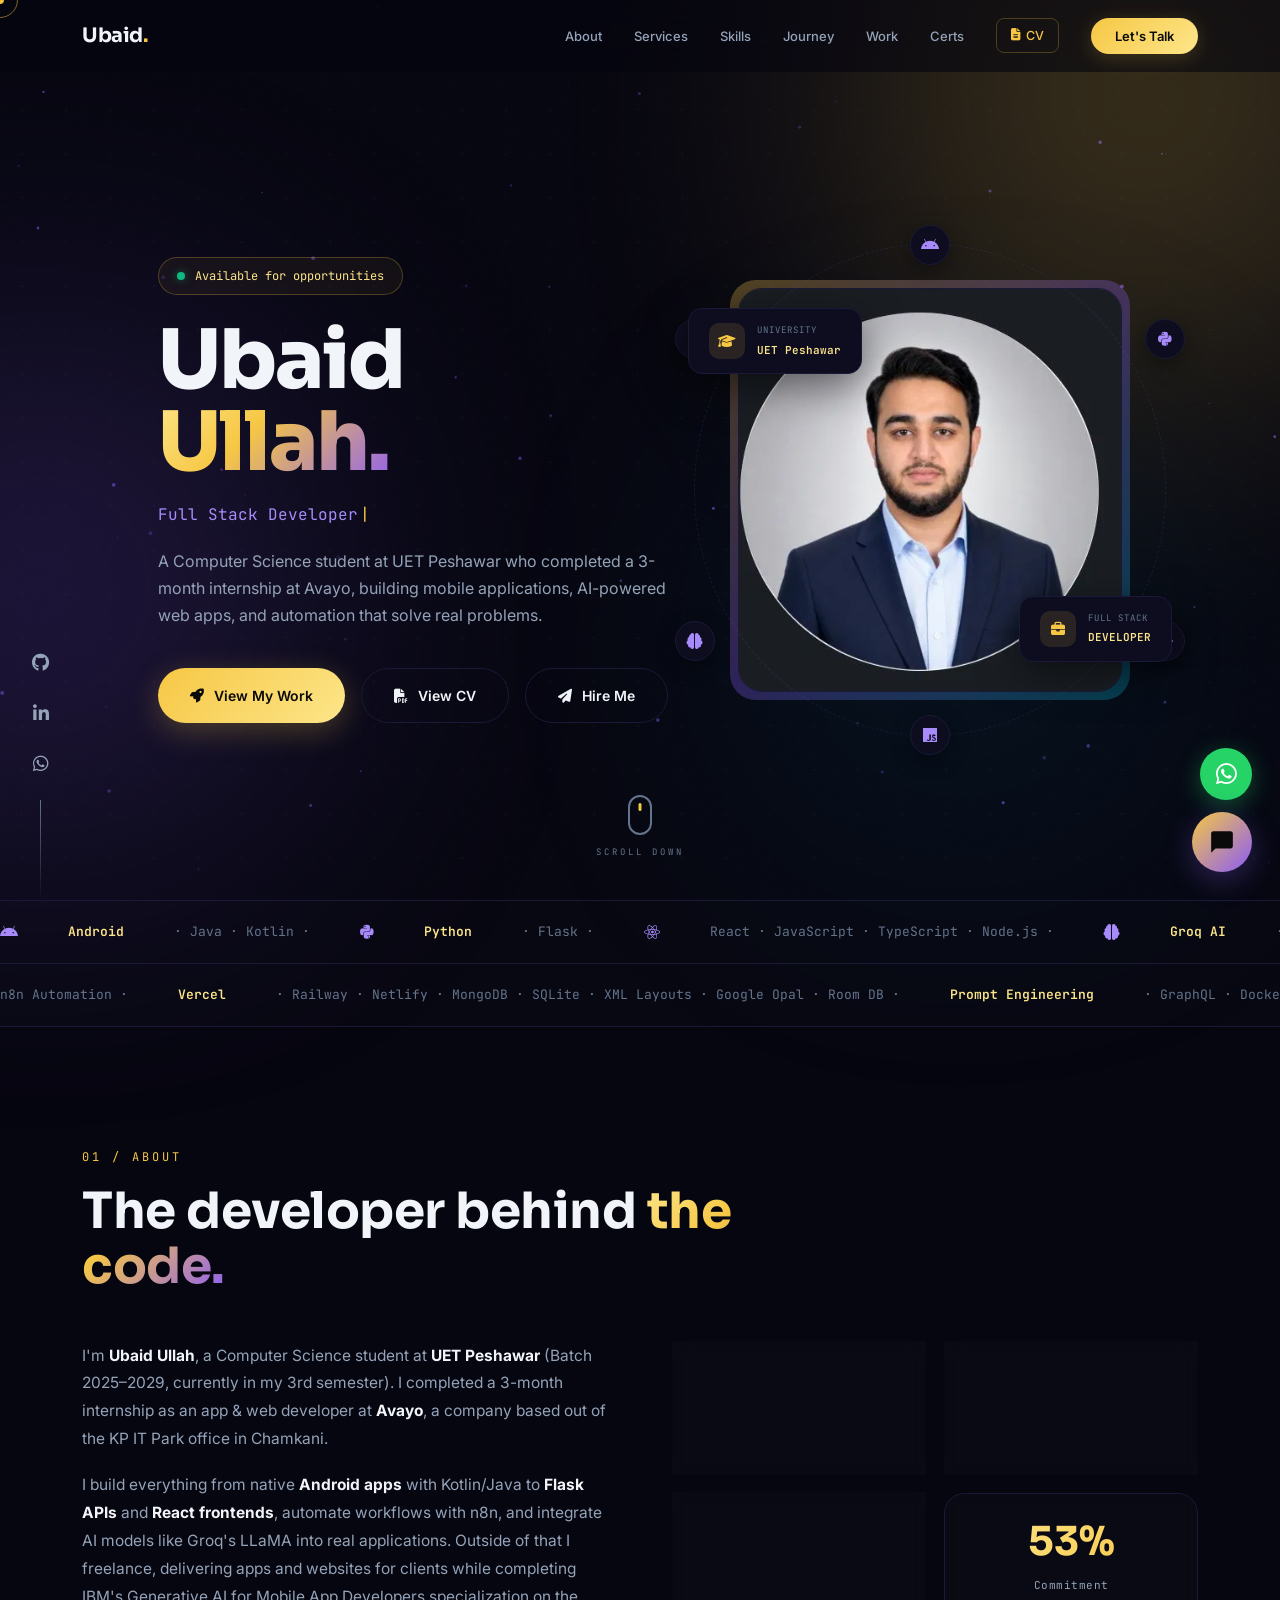
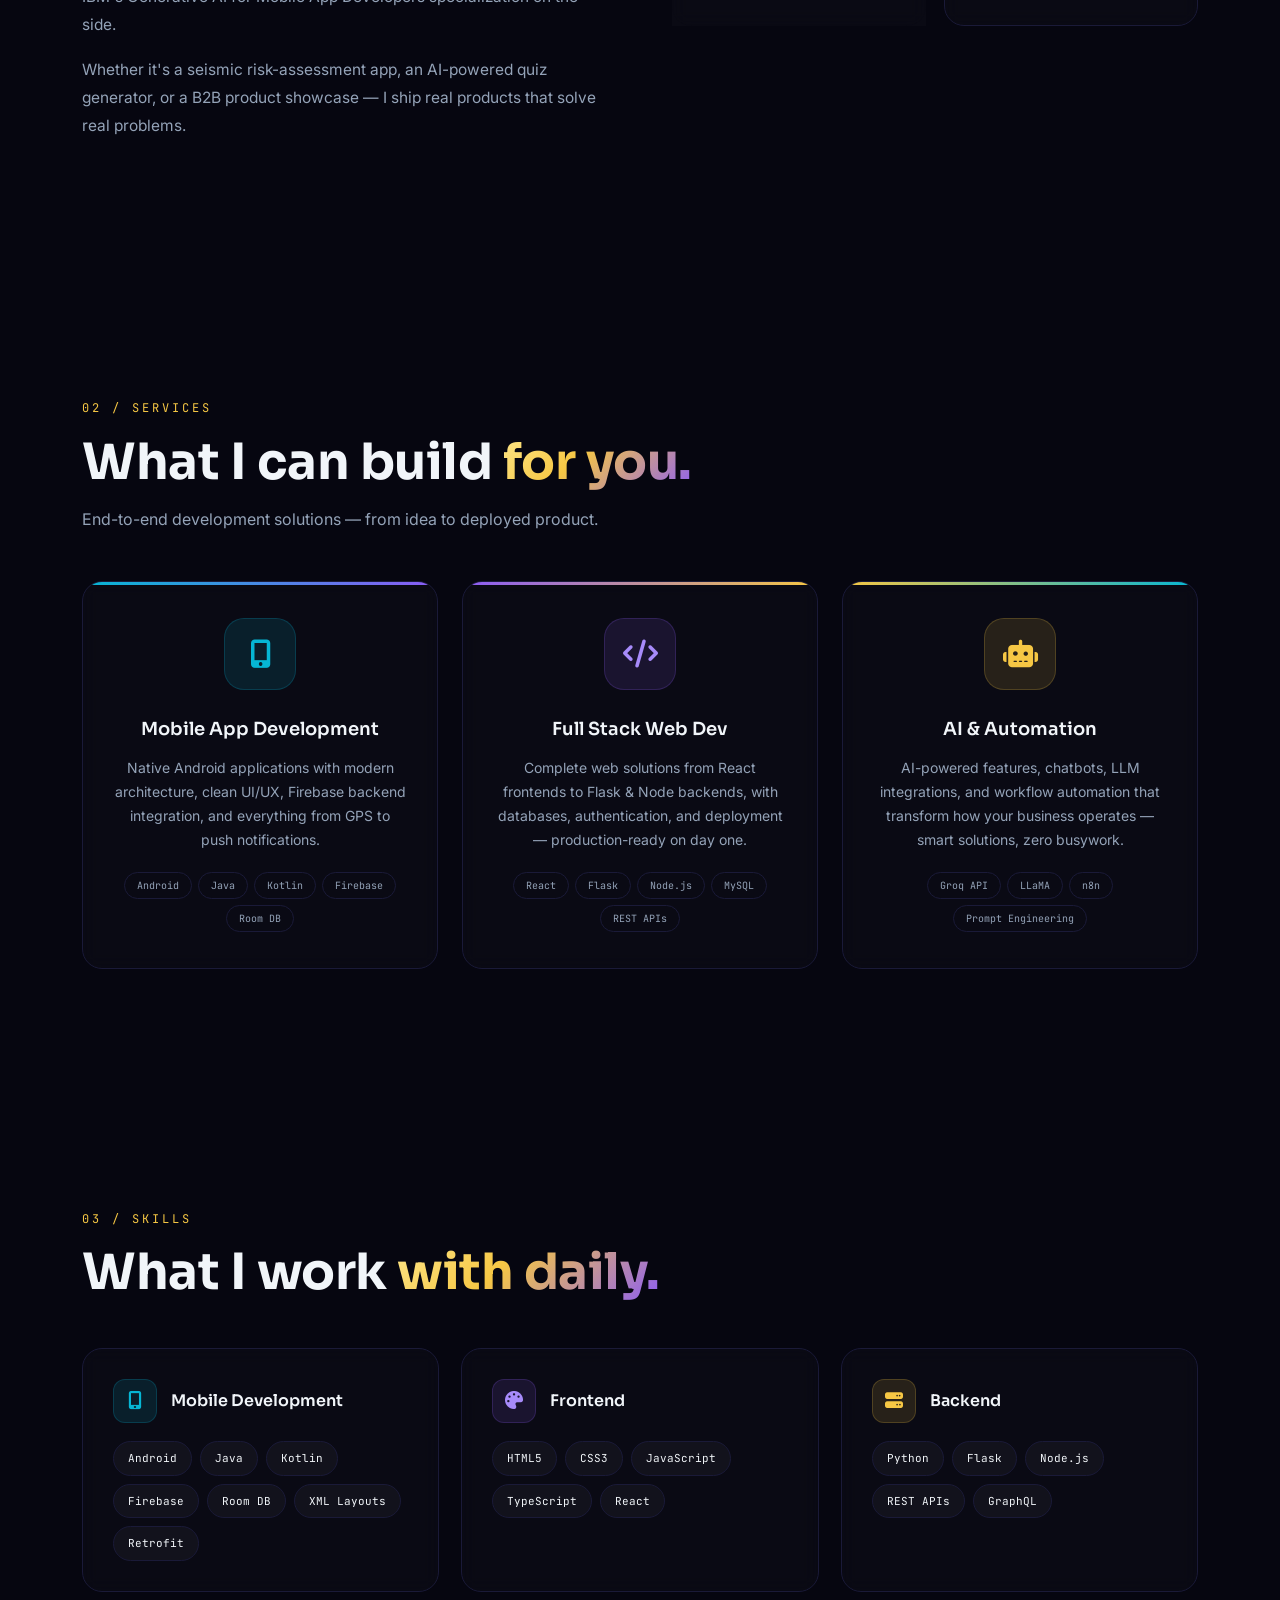
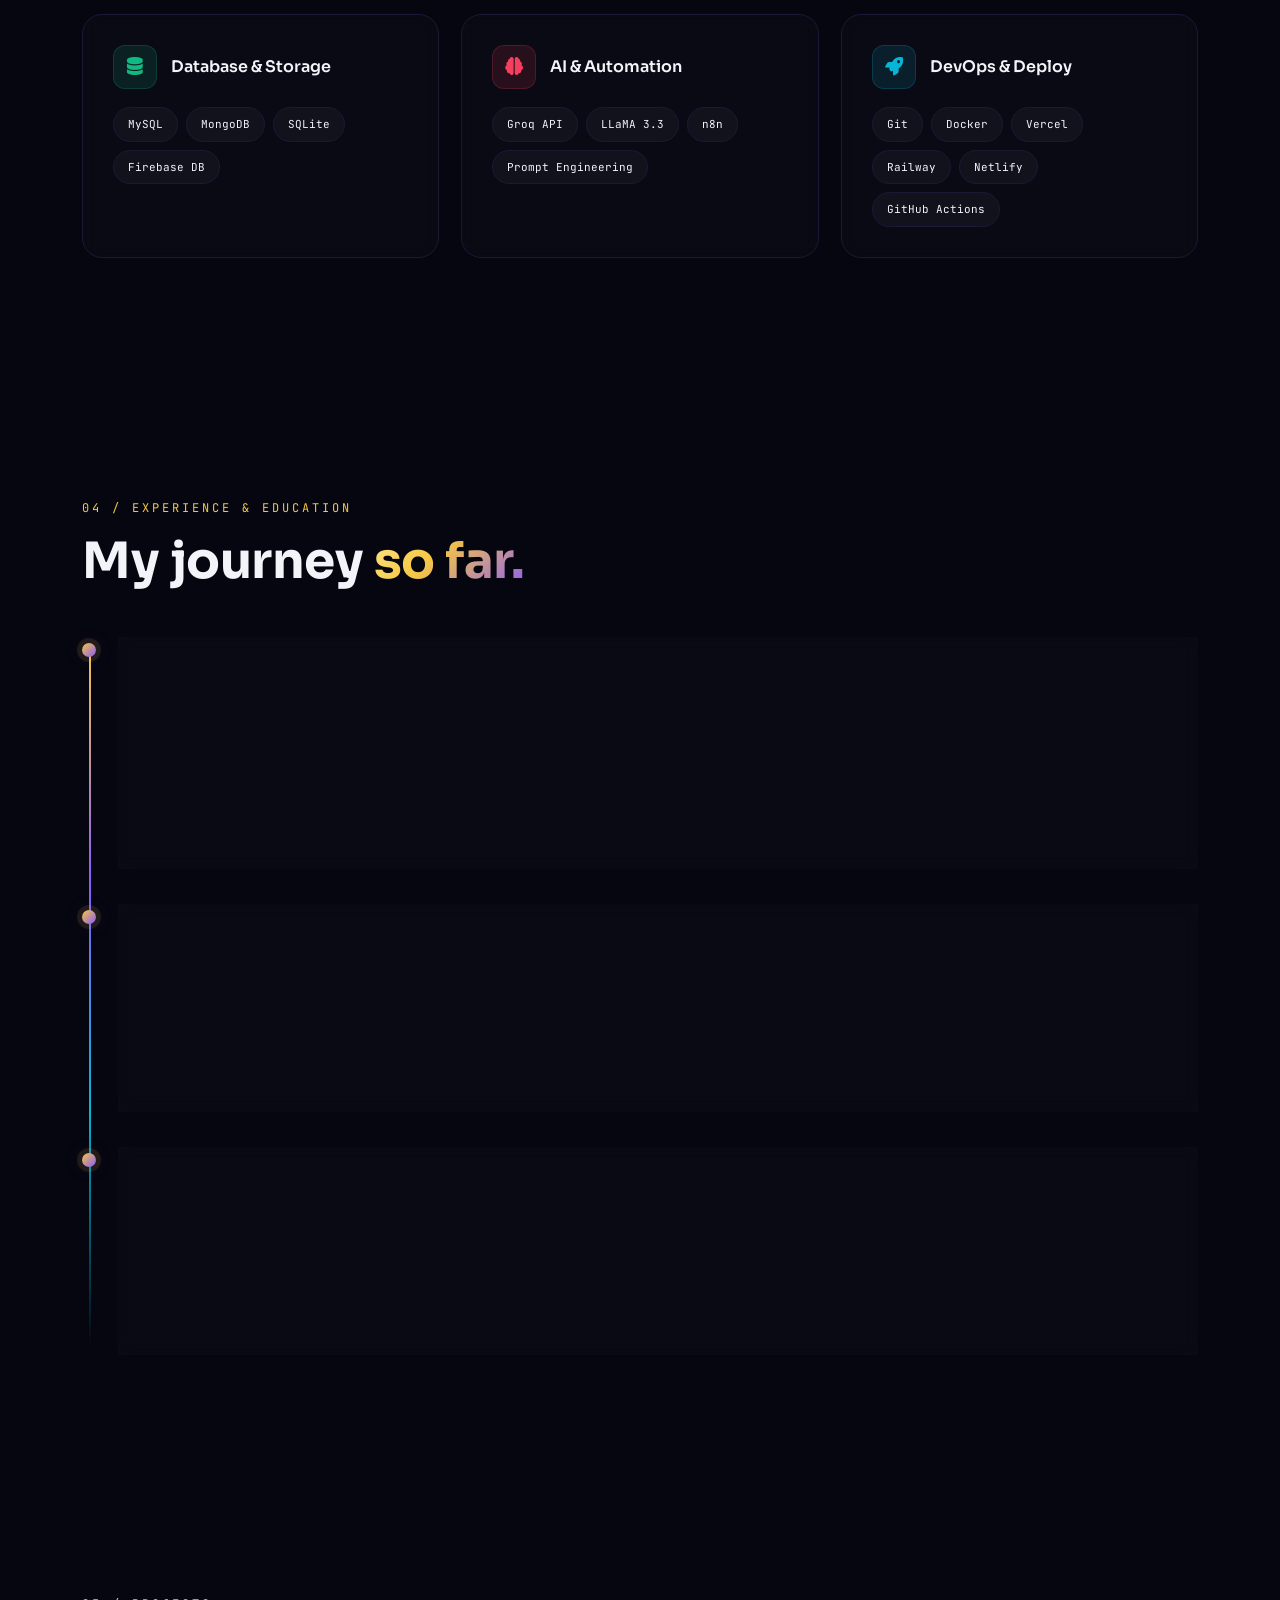
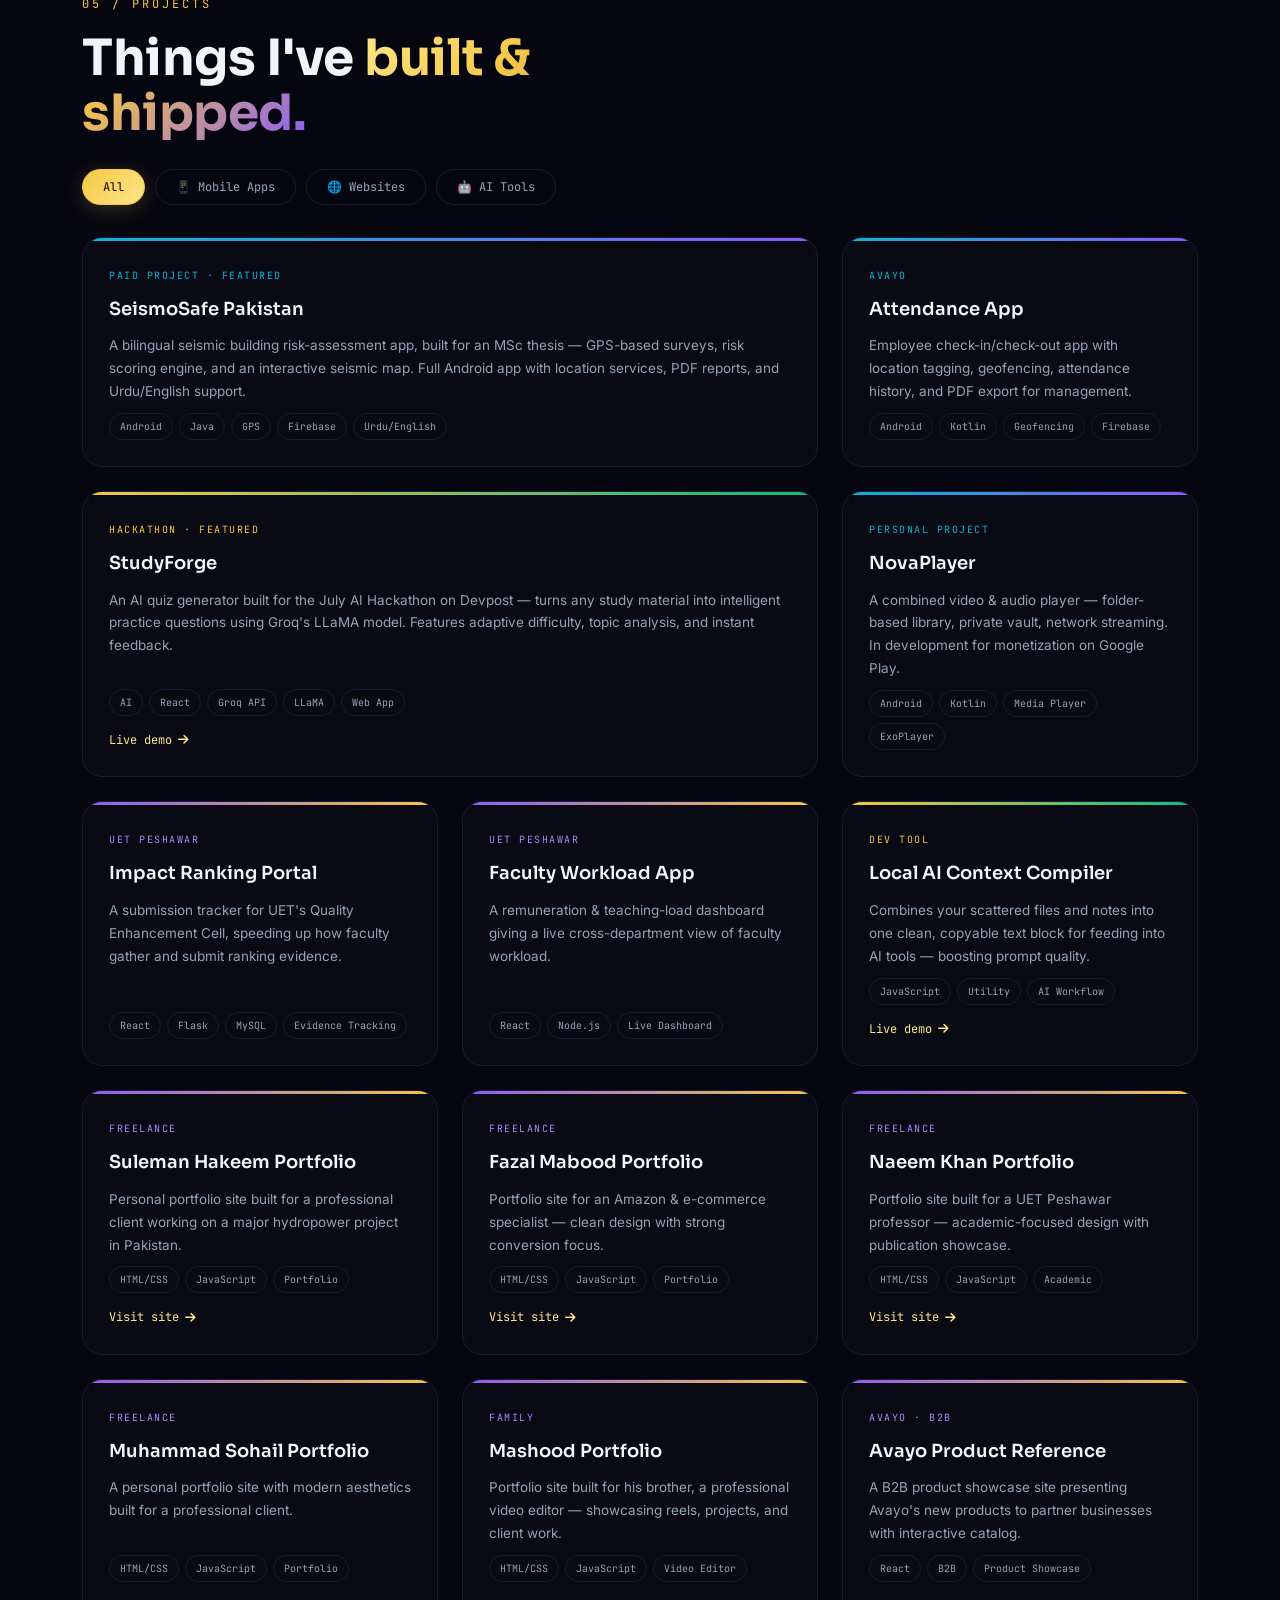
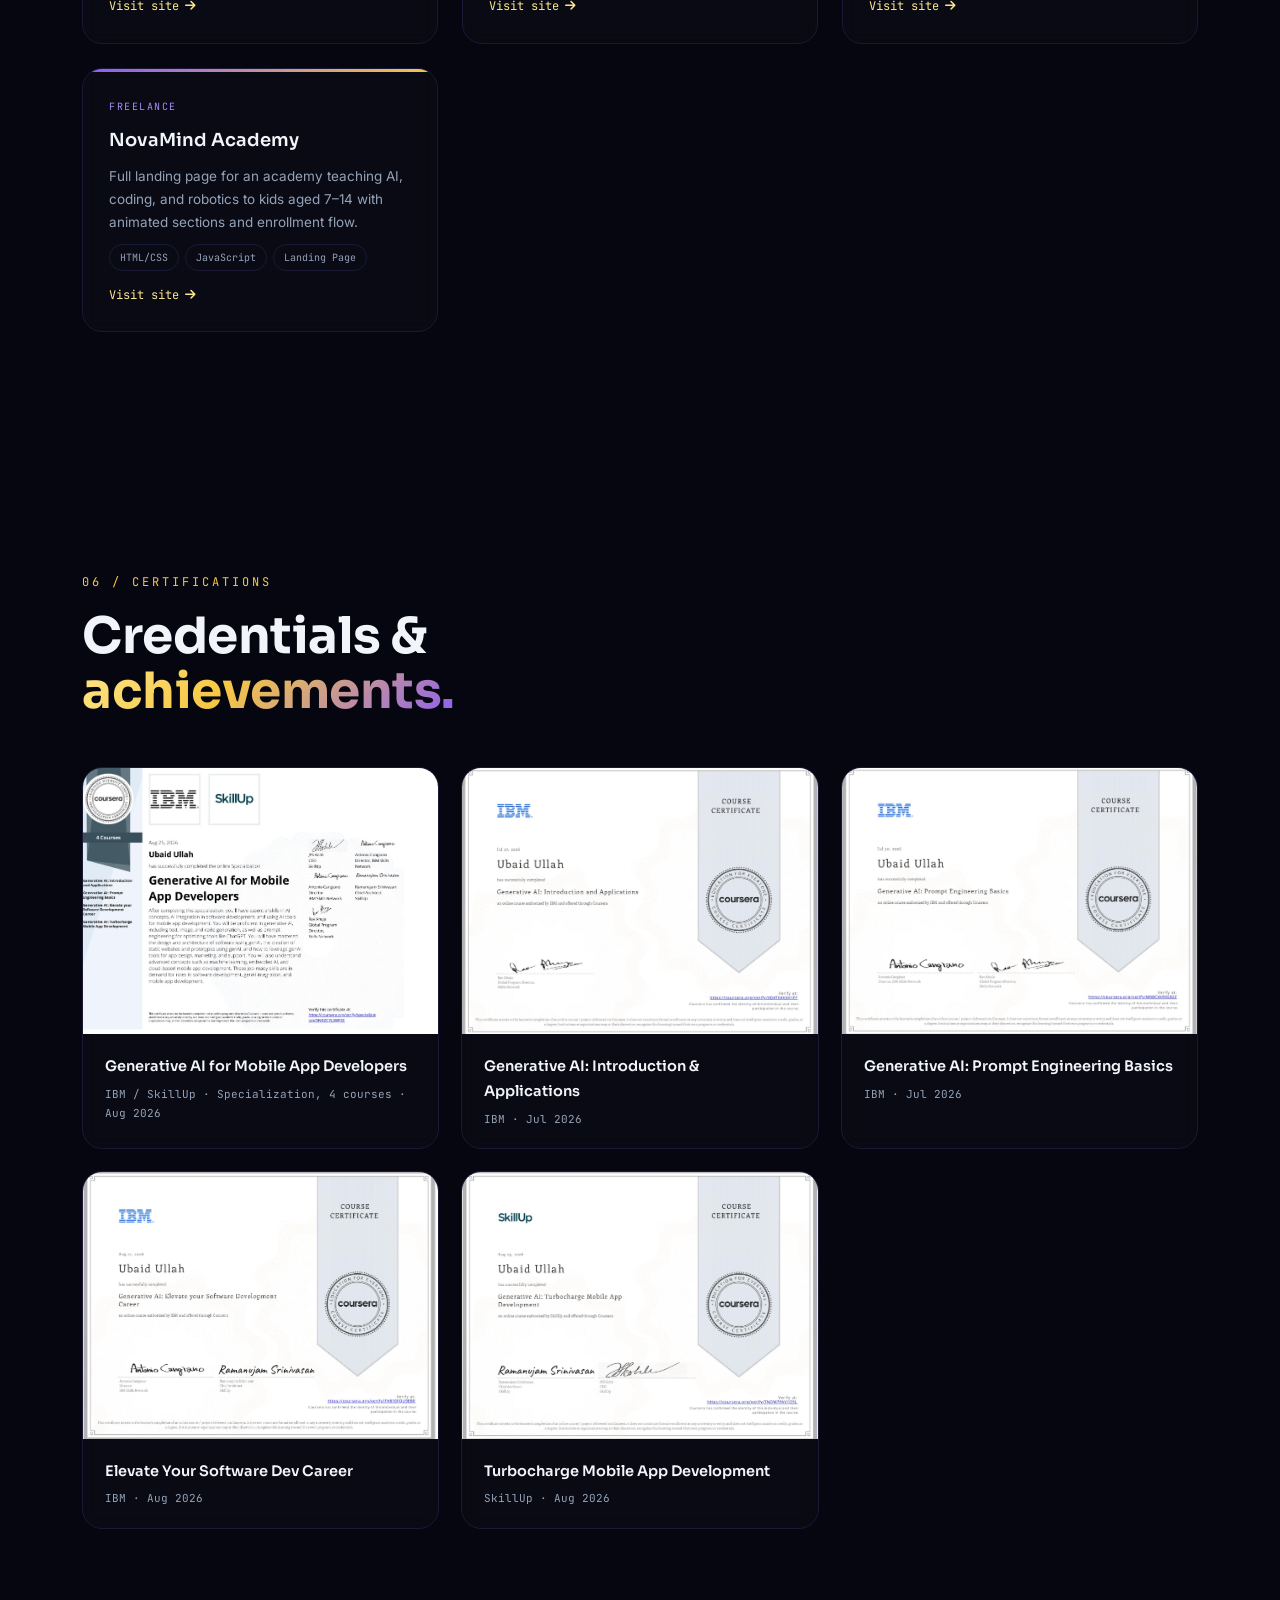
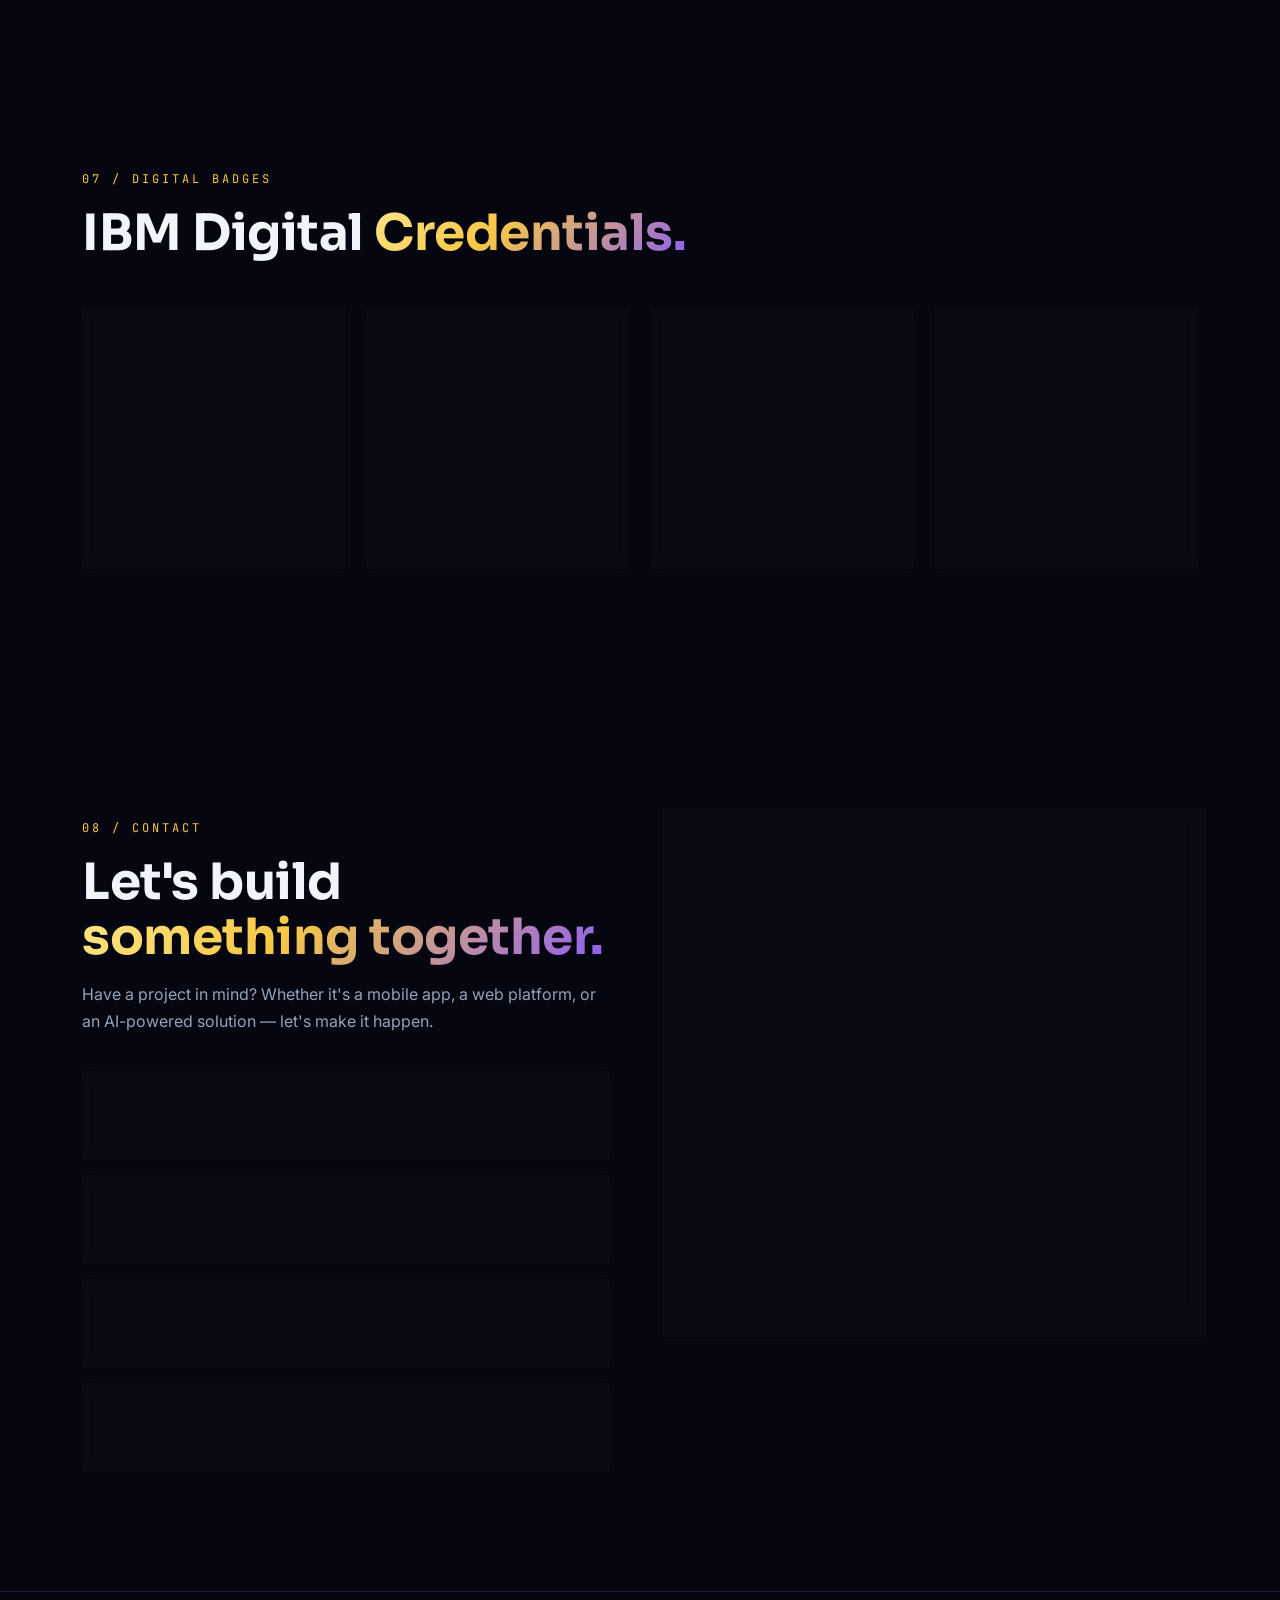
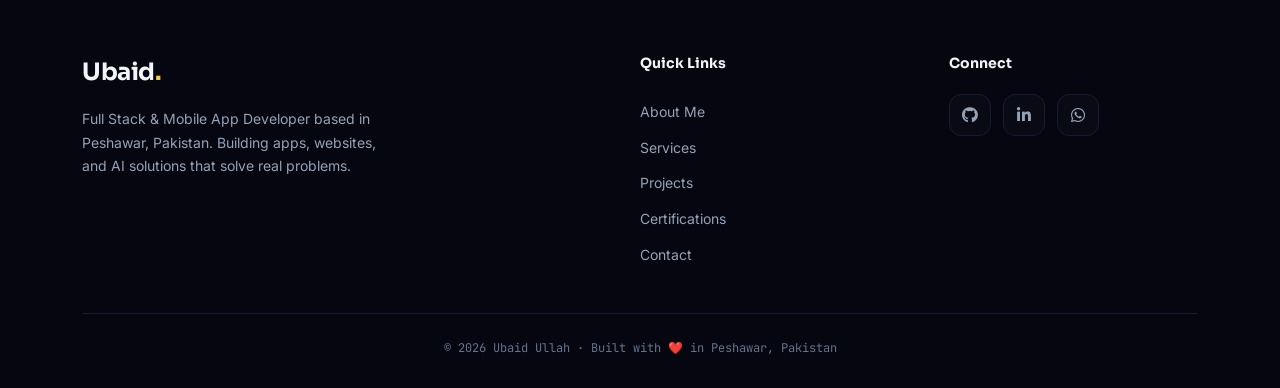
==== commit 8bd73bf9: "feat: add professional interactive & printable CV page (cv.html) and CV.md with portfolio integratio" ====
--- a/index.html
+++ b/index.html
@@ -57,6 +57,7 @@
         <li><a href="#experience" data-section="experience">Journey</a></li>
         <li><a href="#projects" data-section="projects">Work</a></li>
         <li><a href="#certs" data-section="certs">Certs</a></li>
+        <li><a href="cv.html" target="_blank" class="nav-cv"><i class="fas fa-file-alt"></i> CV</a></li>
         <li><a href="#contact" class="nav-cta">Let's Talk</a></li>
       </ul>
       <button class="burger" id="burger-btn" aria-label="Toggle menu">
@@ -71,6 +72,7 @@
         <a href="#experience" class="mmenu-link">Journey</a>
         <a href="#projects" class="mmenu-link">Work</a>
         <a href="#certs" class="mmenu-link">Certs</a>
+        <a href="cv.html" target="_blank" class="mmenu-link"><i class="fas fa-file-alt"></i> View CV / Resume</a>
         <a href="#contact" class="mmenu-link mmenu-cta">Let's Talk</a>
       </div>
     </div>
@@ -96,6 +98,7 @@
           building mobile applications, AI-powered web apps, and automation that solve real problems.</p>
         <div class="btn-row">
           <a href="#projects" class="btn btn-primary"><i class="fas fa-rocket"></i> View My Work</a>
+          <a href="cv.html" target="_blank" class="btn btn-ghost"><i class="fas fa-file-pdf"></i> View CV</a>
           <a href="#contact" class="btn btn-ghost"><i class="fas fa-paper-plane"></i> Hire Me</a>
         </div>
       </div>
--- a/css/style.css
+++ b/css/style.css
@@ -345,6 +345,24 @@
 .nav-links a.active { color: var(--gold-light); }
 .nav-links a:hover::after,
 .nav-links a.active::after { width: 100%; }
+.nav-links a.nav-cv {
+  display: inline-flex;
+  align-items: center;
+  gap: 6px;
+  padding: 6px 14px;
+  border-radius: 8px;
+  border: 1px solid rgba(246, 199, 68, 0.25);
+  color: var(--gold);
+  font-size: 12.5px;
+  transition: all 0.3s var(--ease-smooth);
+}
+.nav-links a.nav-cv:hover {
+  background: rgba(246, 199, 68, 0.1);
+  border-color: var(--gold);
+  color: var(--gold-light);
+  transform: translateY(-1px);
+}
+.nav-links a.nav-cv::after { display: none; }
 .nav-cta {
   background: linear-gradient(135deg, var(--gold), var(--gold-light)) !important;
   color: #0a0a0a !important;
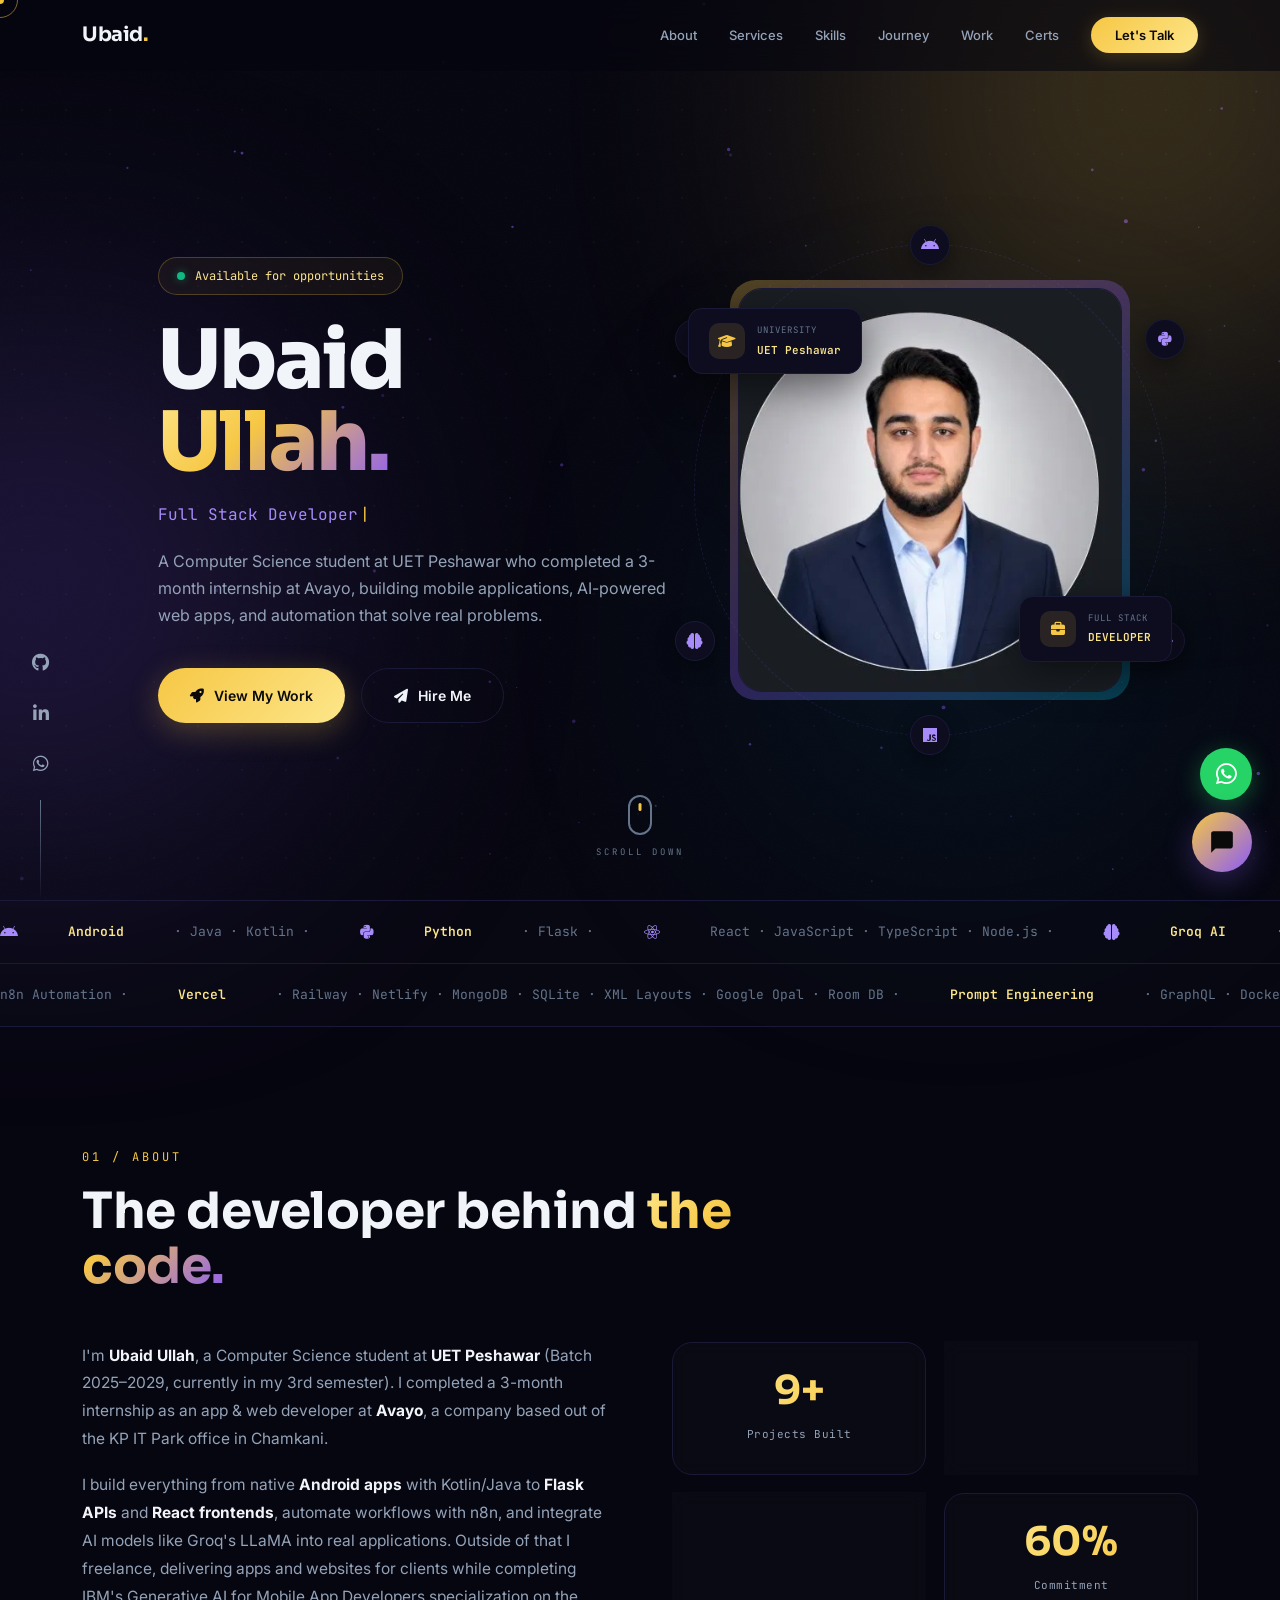
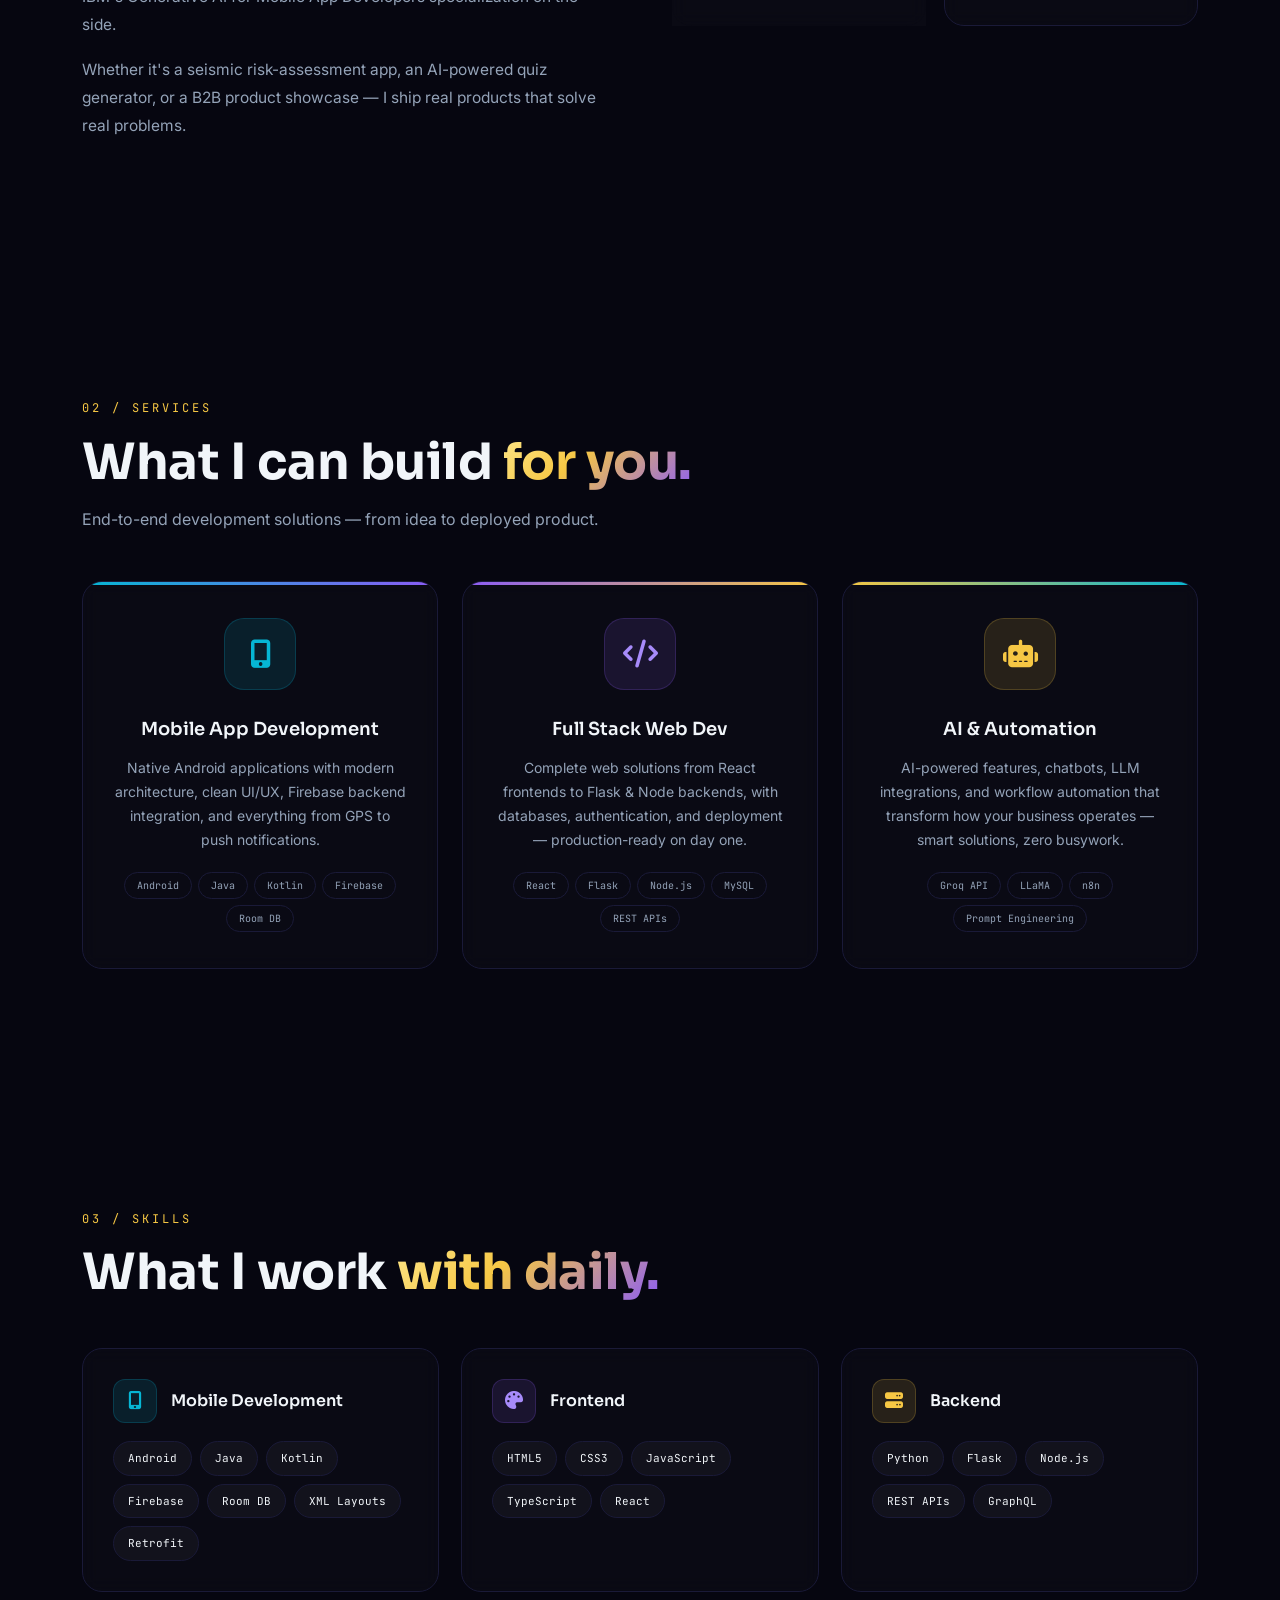
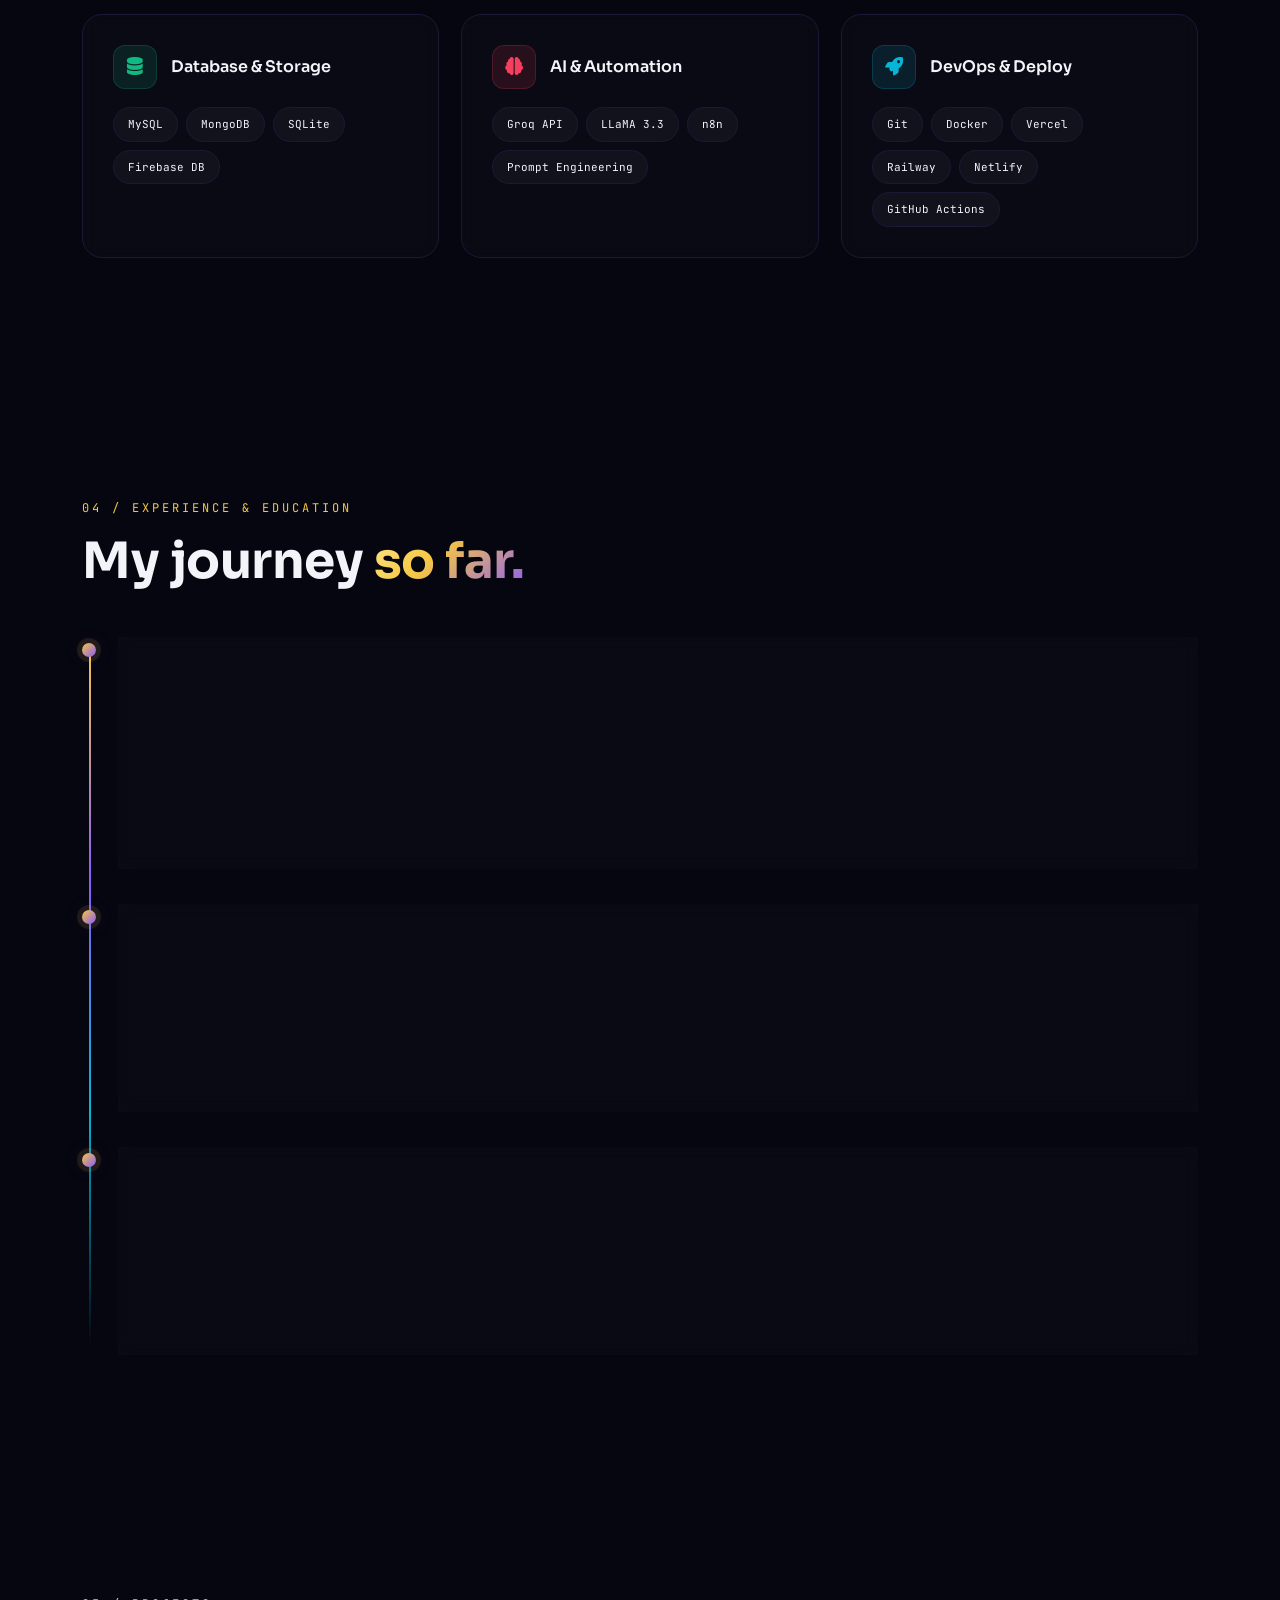
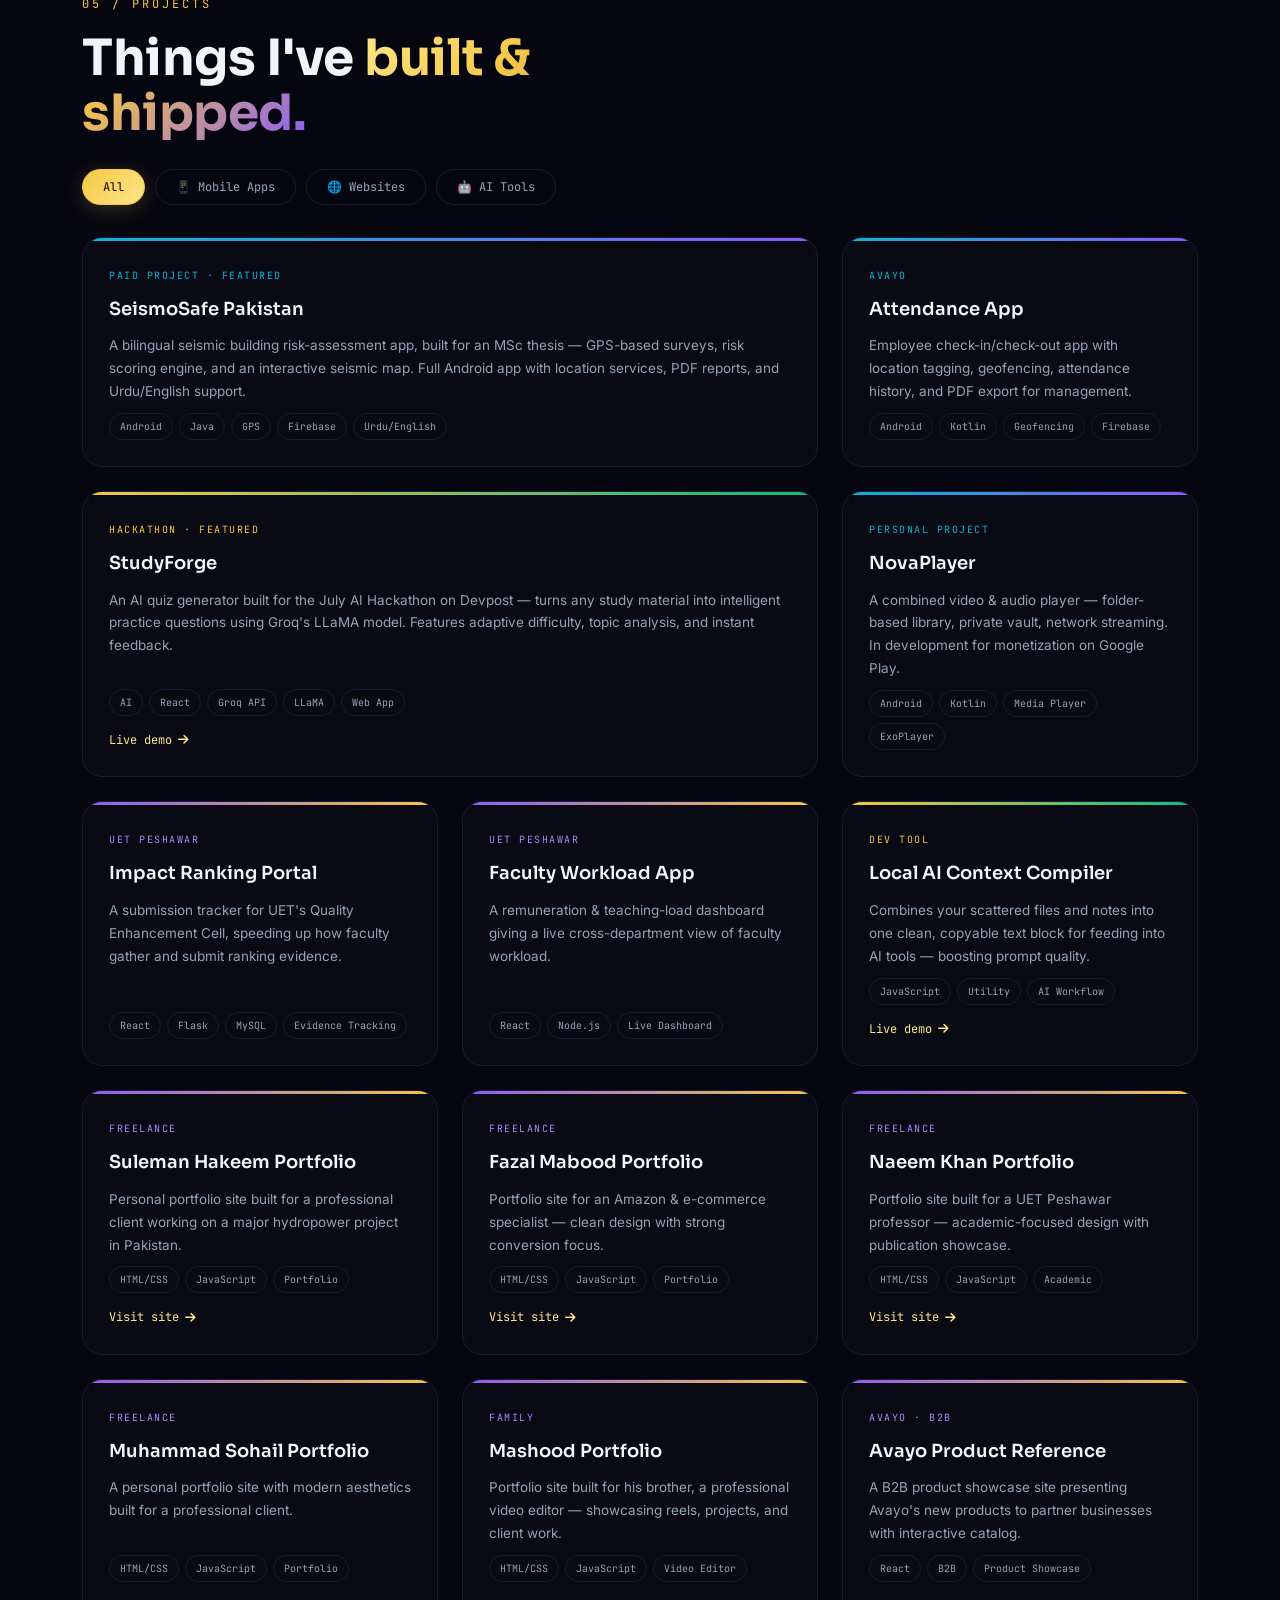
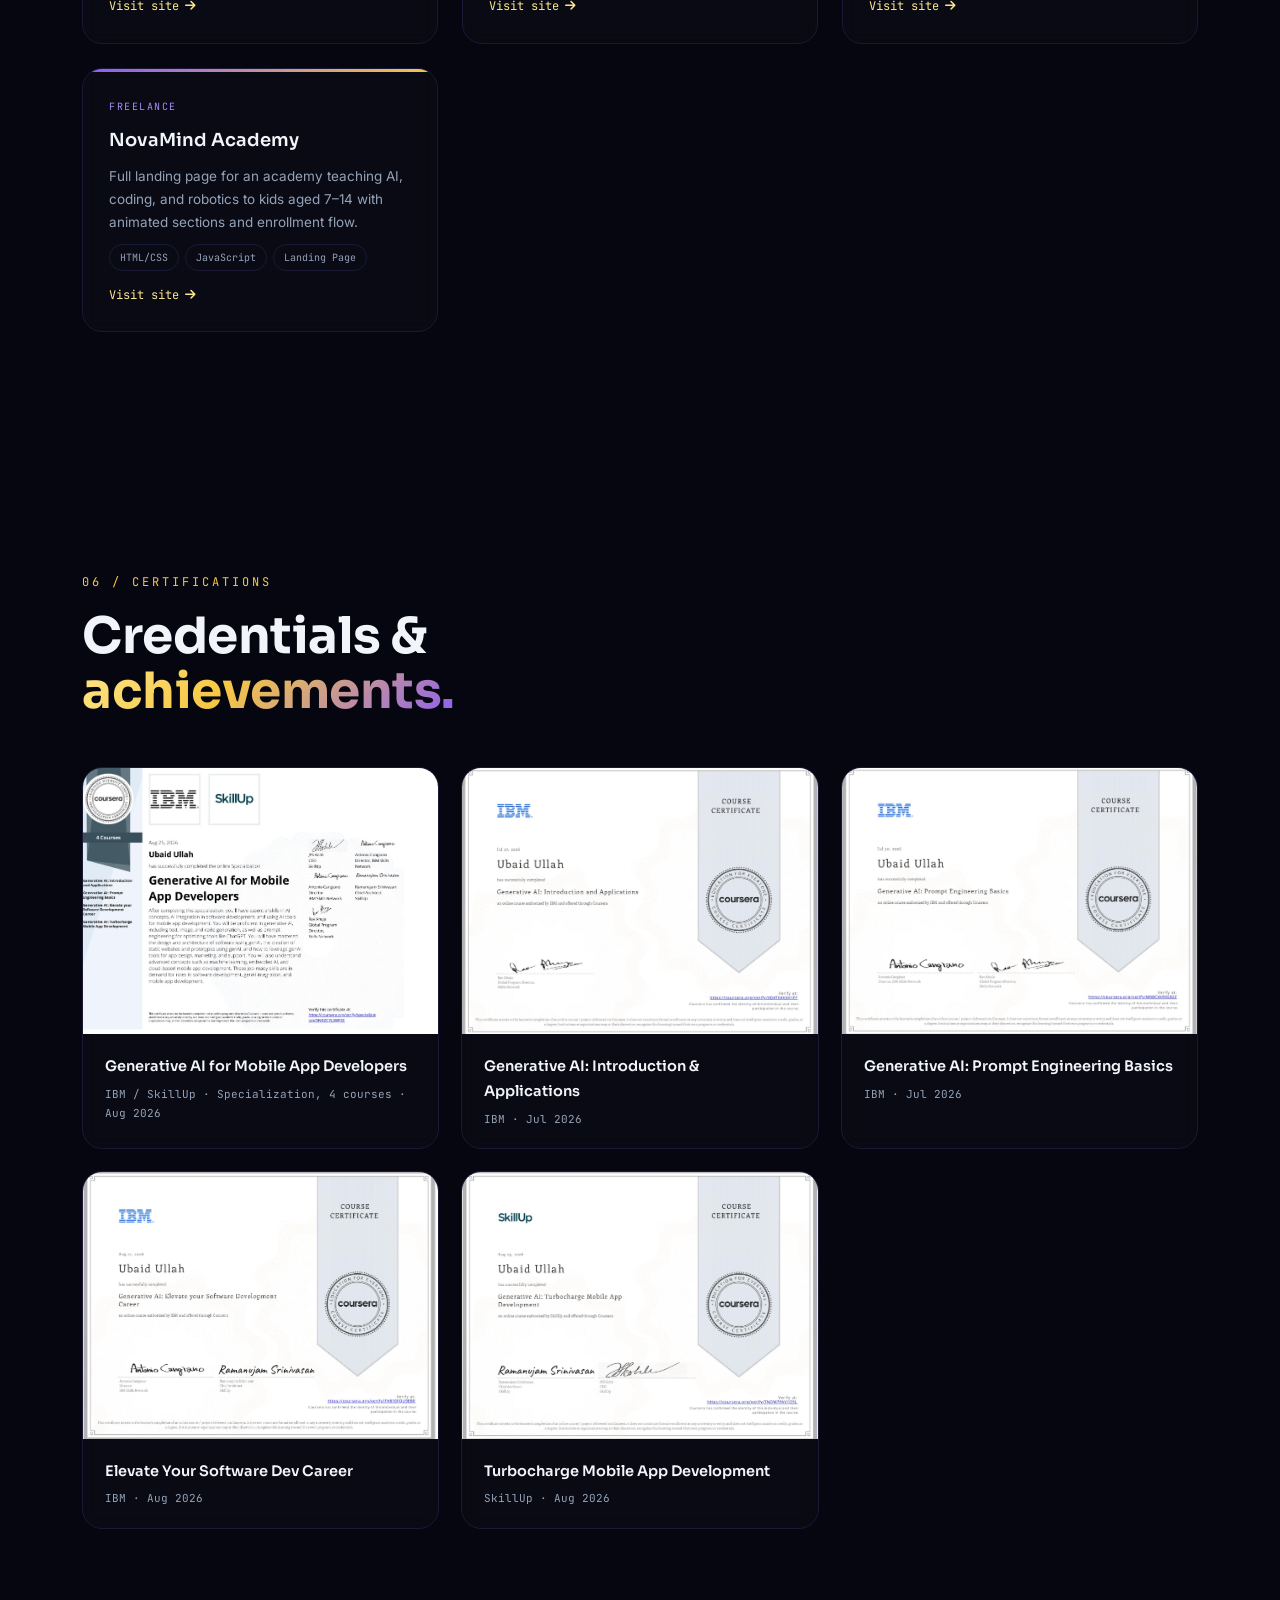
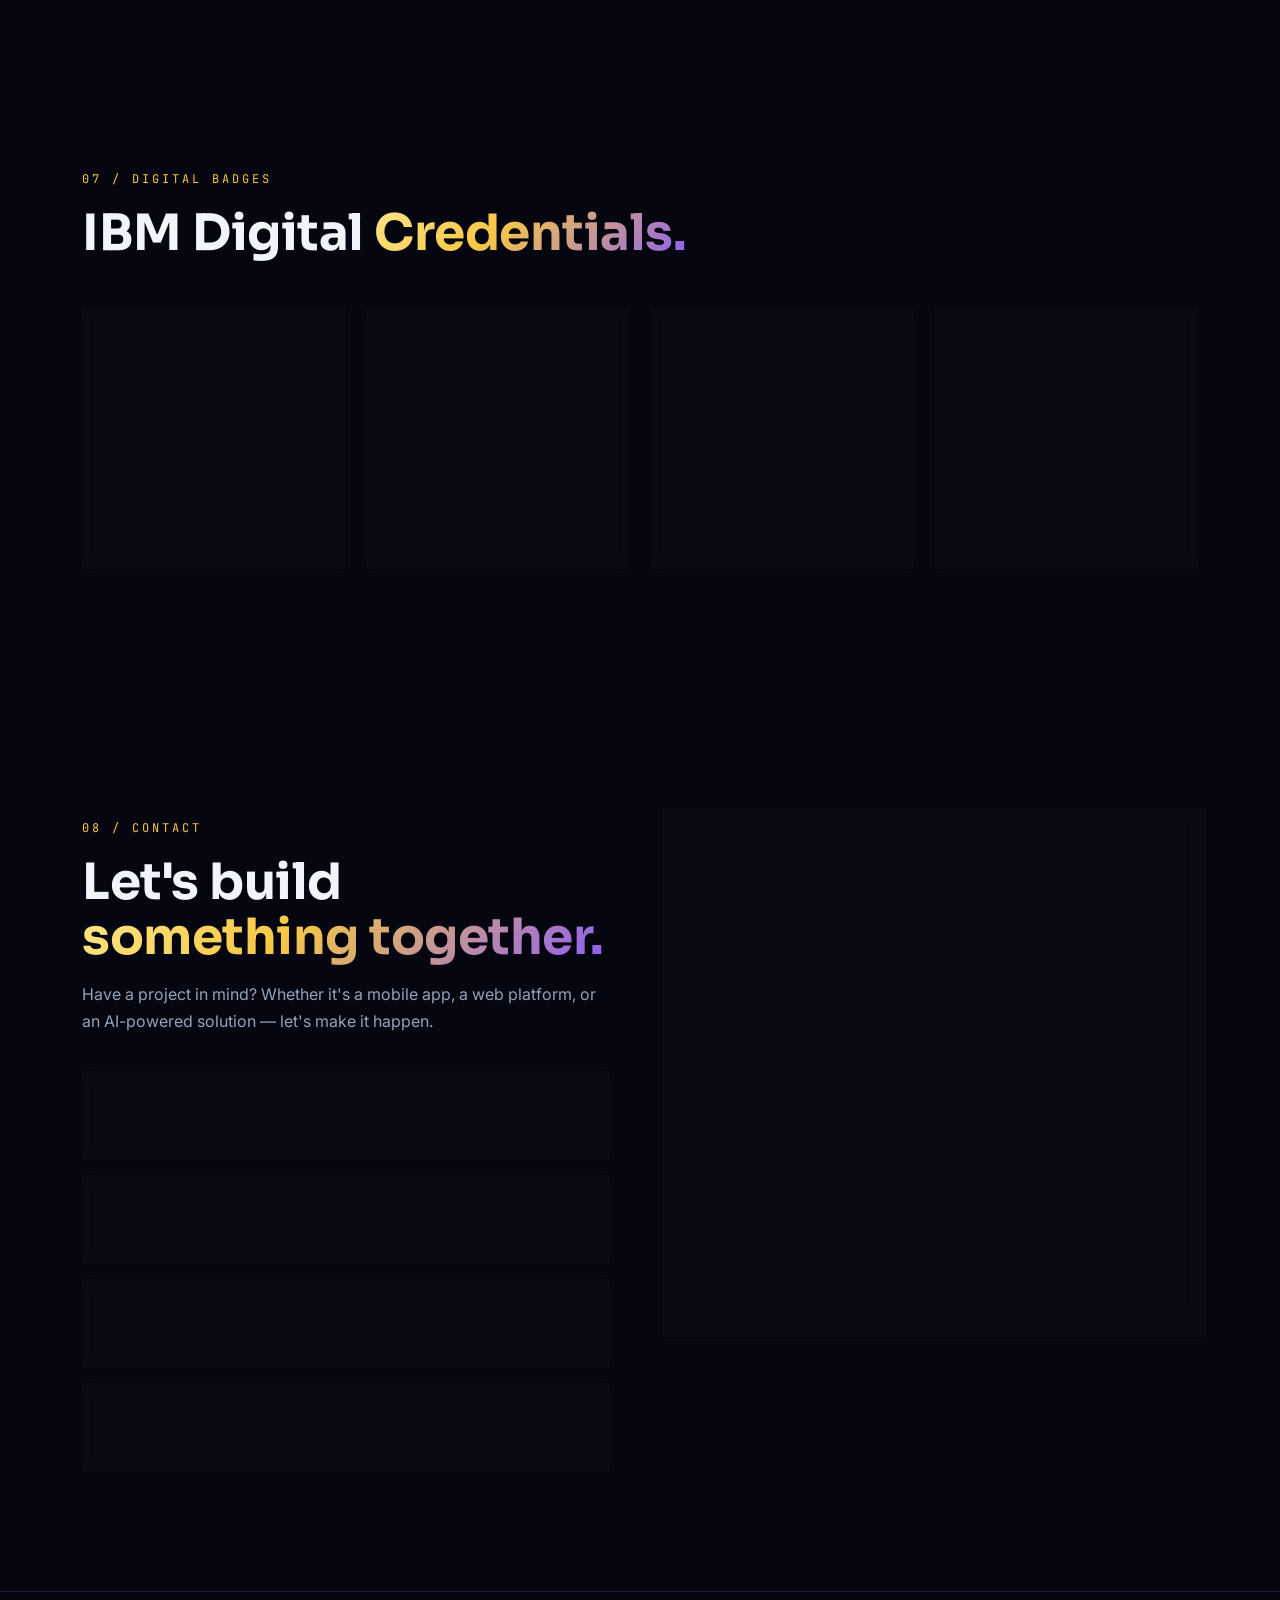
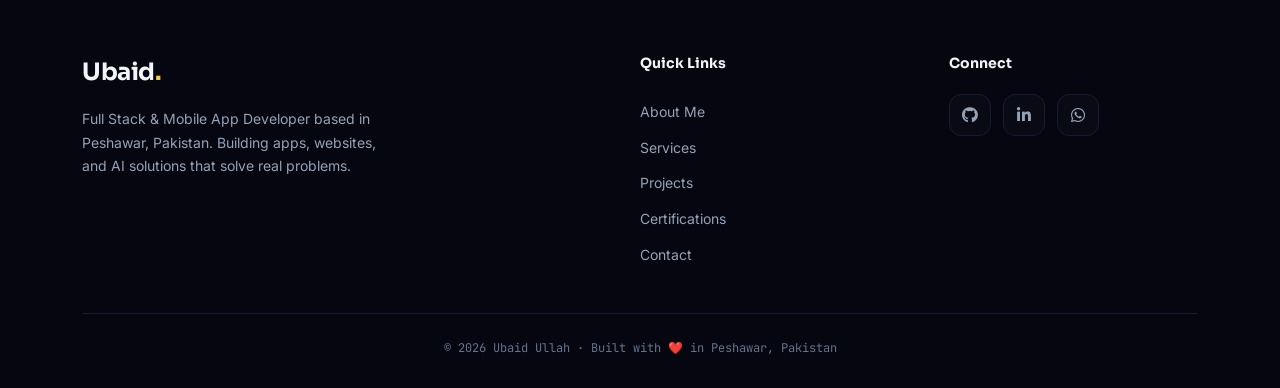
==== commit 8d21fefa: "revert: remove cv files and restore clean portfolio" ====
--- a/index.html
+++ b/index.html
@@ -57,7 +57,6 @@
         <li><a href="#experience" data-section="experience">Journey</a></li>
         <li><a href="#projects" data-section="projects">Work</a></li>
         <li><a href="#certs" data-section="certs">Certs</a></li>
-        <li><a href="cv.html" target="_blank" class="nav-cv"><i class="fas fa-file-alt"></i> CV</a></li>
         <li><a href="#contact" class="nav-cta">Let's Talk</a></li>
       </ul>
       <button class="burger" id="burger-btn" aria-label="Toggle menu">
@@ -72,7 +71,6 @@
         <a href="#experience" class="mmenu-link">Journey</a>
         <a href="#projects" class="mmenu-link">Work</a>
         <a href="#certs" class="mmenu-link">Certs</a>
-        <a href="cv.html" target="_blank" class="mmenu-link"><i class="fas fa-file-alt"></i> View CV / Resume</a>
         <a href="#contact" class="mmenu-link mmenu-cta">Let's Talk</a>
       </div>
     </div>
@@ -98,7 +96,6 @@
           building mobile applications, AI-powered web apps, and automation that solve real problems.</p>
         <div class="btn-row">
           <a href="#projects" class="btn btn-primary"><i class="fas fa-rocket"></i> View My Work</a>
-          <a href="cv.html" target="_blank" class="btn btn-ghost"><i class="fas fa-file-pdf"></i> View CV</a>
           <a href="#contact" class="btn btn-ghost"><i class="fas fa-paper-plane"></i> Hire Me</a>
         </div>
       </div>
--- a/css/style.css
+++ b/css/style.css
@@ -345,24 +345,6 @@
 .nav-links a.active { color: var(--gold-light); }
 .nav-links a:hover::after,
 .nav-links a.active::after { width: 100%; }
-.nav-links a.nav-cv {
-  display: inline-flex;
-  align-items: center;
-  gap: 6px;
-  padding: 6px 14px;
-  border-radius: 8px;
-  border: 1px solid rgba(246, 199, 68, 0.25);
-  color: var(--gold);
-  font-size: 12.5px;
-  transition: all 0.3s var(--ease-smooth);
-}
-.nav-links a.nav-cv:hover {
-  background: rgba(246, 199, 68, 0.1);
-  border-color: var(--gold);
-  color: var(--gold-light);
-  transform: translateY(-1px);
-}
-.nav-links a.nav-cv::after { display: none; }
 .nav-cta {
   background: linear-gradient(135deg, var(--gold), var(--gold-light)) !important;
   color: #0a0a0a !important;
